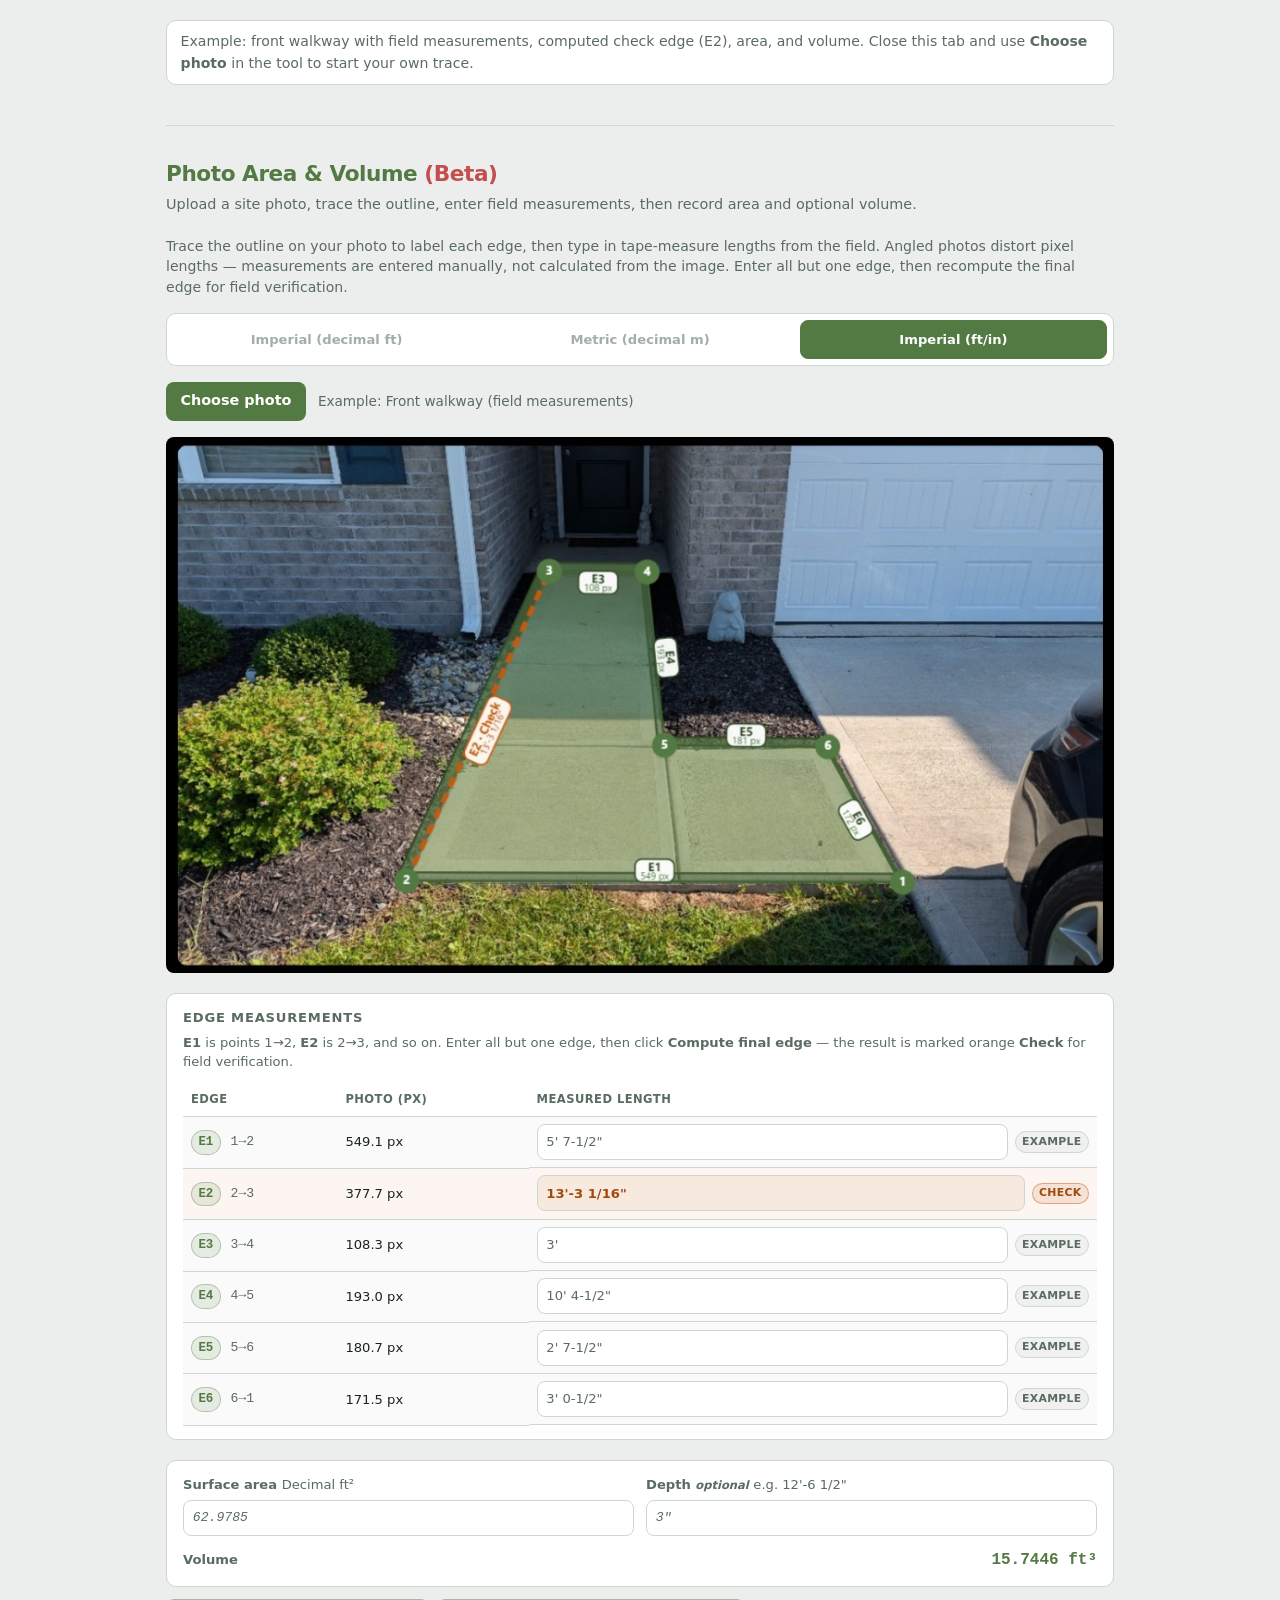
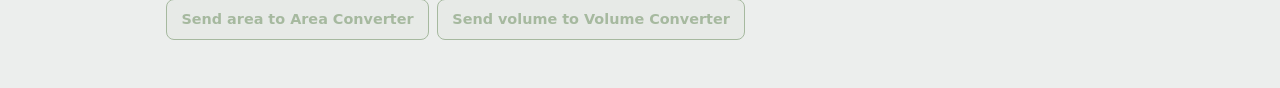
==== examples/photo-area/how-it-works.html @ 22d3275f "Improve photo area, survey layouts, and shape calculators. Add a native how-it-works page and mobile" ====
<!DOCTYPE html>
<html lang="en">
<head>
  <meta charset="UTF-8">
  <meta name="viewport" content="width=device-width, initial-scale=1.0, viewport-fit=cover">
  <title>Photo Area &amp; Volume — How it works</title>
  <link rel="stylesheet" href="../../css/styles.css?v=64">
  <style>
    body {
      margin: 0;
      background: var(--bg);
    }
    .how-it-works-page {
      max-width: 980px;
      margin: 0 auto;
      padding: 1.25rem max(1rem, env(safe-area-inset-right)) max(2rem, env(safe-area-inset-bottom)) max(1rem, env(safe-area-inset-left));
    }
    .how-it-works-banner {
      margin: 0 0 1rem;
      padding: 0.65rem 0.85rem;
      font-size: 0.88rem;
      color: var(--text-muted);
      background: var(--surface);
      border: 1px solid var(--border);
      border-radius: var(--radius);
    }
    .how-it-works-photo {
      display: block;
      width: 100%;
      height: auto;
      border-radius: calc(var(--radius) - 2px);
    }
    .how-it-works-demo .photo-area-workspace,
    .how-it-works-demo .photo-area-edges-panel {
      display: block !important;
    }
    .how-it-works-demo .photo-area-input-tab:nth-child(1),
    .how-it-works-demo .photo-area-input-tab:nth-child(2) {
      opacity: 0.55;
    }
    .how-it-works-demo .photo-area-input-tab:nth-child(3) {
      opacity: 1;
    }
    .how-it-works-demo .btn-import-csv,
    .how-it-works-demo .btn-panel-action,
    .how-it-works-demo .photo-area-input-tab,
    .how-it-works-demo input {
      pointer-events: none;
    }
  </style>
</head>
<body>
  <div class="how-it-works-page">
    <p class="how-it-works-banner">Example: front walkway with field measurements, computed check edge (E2), area, and volume. Close this tab and use <strong>Choose photo</strong> in the tool to start your own trace.</p>

    <section class="photo-area-section how-it-works-demo" aria-label="Photo Area example">
      <div class="section-header">
        <div>
          <h2>Photo Area &amp; Volume <span class="section-beta-tag">(Beta)</span></h2>
          <p class="section-subtitle">Upload a site photo, trace the outline, enter field measurements, then record area and optional volume.</p>
        </div>
      </div>

      <p class="photo-area-hint">
        Trace the outline on your photo to label each edge, then type in tape-measure lengths from the field.
        Angled photos distort pixel lengths — measurements are entered manually, not calculated from the image.
        Enter all but one edge, then recompute the final edge for field verification.
      </p>

      <div class="photo-area-input-tabs" aria-hidden="true">
        <button type="button" class="photo-area-input-tab" disabled>Imperial (decimal ft)</button>
        <button type="button" class="photo-area-input-tab" disabled>Metric (decimal m)</button>
        <button type="button" class="photo-area-input-tab is-active" disabled>Imperial (ft/in)</button>
      </div>

      <div class="photo-area-upload-panel">
        <div class="photo-area-upload-actions">
          <span class="btn-import-csv">Choose photo</span>
          <span class="csv-file-name">Example: Front walkway (field measurements)</span>
        </div>
      </div>

      <div class="photo-area-workspace">
        <img class="how-it-works-photo" src="walkway-example.jpg" width="1024" height="576"
             alt="Walkway traced with six corners, edge labels, and E2 check edge at about 13 feet 3 inches">
      </div>

      <div class="photo-area-edges-panel">
        <h3 class="photo-area-edges-title">Edge measurements</h3>
        <p class="photo-area-edges-note"><strong>E1</strong> is points 1→2, <strong>E2</strong> is 2→3, and so on. Enter all but one edge, then click <strong>Compute final edge</strong> — the result is marked orange <strong>Check</strong> for field verification.</p>
        <div class="photo-area-edges-table-wrap">
          <table class="photo-area-edges-table">
            <thead>
              <tr>
                <th scope="col">Edge</th>
                <th scope="col">Photo (px)</th>
                <th scope="col">Measured length</th>
              </tr>
            </thead>
            <tbody>
              <tr class="is-example-edge">
                <td class="photo-area-edge-id" data-label="Edge"><span class="photo-area-edge-badge">E1</span> <span class="photo-area-edge-endpoints">1→2</span></td>
                <td class="photo-area-edges-pixel" data-label="Photo (px)">549.1 px</td>
                <td class="photo-area-edge-length-cell" data-label="Measured length"><input type="text" class="photo-area-edge-length photo-area-edge-length--example" value="5' 7-1/2&quot;" readonly tabindex="-1"><span class="photo-area-example-badge">Example</span></td>
              </tr>
              <tr class="is-example-edge is-auto-edge">
                <td class="photo-area-edge-id" data-label="Edge"><span class="photo-area-edge-badge">E2</span> <span class="photo-area-edge-endpoints">2→3</span></td>
                <td class="photo-area-edges-pixel" data-label="Photo (px)">377.7 px</td>
                <td class="photo-area-edge-length-cell" data-label="Measured length"><input type="text" class="photo-area-edge-length photo-area-edge-length--example photo-area-edge-length--auto" value="13'-3 1/16&quot;" readonly tabindex="-1"><span class="photo-area-auto-badge">Check</span></td>
              </tr>
              <tr class="is-example-edge">
                <td class="photo-area-edge-id" data-label="Edge"><span class="photo-area-edge-badge">E3</span> <span class="photo-area-edge-endpoints">3→4</span></td>
                <td class="photo-area-edges-pixel" data-label="Photo (px)">108.3 px</td>
                <td class="photo-area-edge-length-cell" data-label="Measured length"><input type="text" class="photo-area-edge-length photo-area-edge-length--example" value="3'" readonly tabindex="-1"><span class="photo-area-example-badge">Example</span></td>
              </tr>
              <tr class="is-example-edge">
                <td class="photo-area-edge-id" data-label="Edge"><span class="photo-area-edge-badge">E4</span> <span class="photo-area-edge-endpoints">4→5</span></td>
                <td class="photo-area-edges-pixel" data-label="Photo (px)">193.0 px</td>
                <td class="photo-area-edge-length-cell" data-label="Measured length"><input type="text" class="photo-area-edge-length photo-area-edge-length--example" value="10' 4-1/2&quot;" readonly tabindex="-1"><span class="photo-area-example-badge">Example</span></td>
              </tr>
              <tr class="is-example-edge">
                <td class="photo-area-edge-id" data-label="Edge"><span class="photo-area-edge-badge">E5</span> <span class="photo-area-edge-endpoints">5→6</span></td>
                <td class="photo-area-edges-pixel" data-label="Photo (px)">180.7 px</td>
                <td class="photo-area-edge-length-cell" data-label="Measured length"><input type="text" class="photo-area-edge-length photo-area-edge-length--example" value="2' 7-1/2&quot;" readonly tabindex="-1"><span class="photo-area-example-badge">Example</span></td>
              </tr>
              <tr class="is-example-edge">
                <td class="photo-area-edge-id" data-label="Edge"><span class="photo-area-edge-badge">E6</span> <span class="photo-area-edge-endpoints">6→1</span></td>
                <td class="photo-area-edges-pixel" data-label="Photo (px)">171.5 px</td>
                <td class="photo-area-edge-length-cell" data-label="Measured length"><input type="text" class="photo-area-edge-length photo-area-edge-length--example" value="3' 0-1/2&quot;" readonly tabindex="-1"><span class="photo-area-example-badge">Example</span></td>
              </tr>
            </tbody>
          </table>
        </div>
      </div>

      <div class="photo-area-results photo-area-results--example">
        <div class="photo-area-results-fields">
          <label class="photo-area-result-field">
            <span class="photo-area-result-label">Surface area <span class="photo-area-depth-hint">Decimal ft²</span></span>
            <div class="measure-input-wrap">
              <input type="text" class="photo-area-edge-length--example" value="62.9785" readonly tabindex="-1">
            </div>
          </label>
          <label class="photo-area-result-field">
            <span class="photo-area-result-label">Depth <span class="photo-area-optional-tag">optional</span> <span class="photo-area-depth-hint">e.g. 12'-6 1/2&quot;</span></span>
            <div class="measure-input-wrap">
              <input type="text" class="photo-area-edge-length--example" value="3&quot;" readonly tabindex="-1">
            </div>
          </label>
        </div>
        <div class="photo-area-result-row">
          <span class="photo-area-result-label">Volume</span>
          <span class="photo-area-result-value">15.7446 ft³</span>
        </div>
      </div>

      <div class="photo-area-actions">
        <button type="button" class="btn-panel-action" disabled>Send area to Area Converter</button>
        <button type="button" class="btn-panel-action" disabled>Send volume to Volume Converter</button>
      </div>
    </section>
  </div>
</body>
</html>
---- css/styles.css ----
:root {
  --bg: #eceeed;
  --surface: #ffffff;
  --surface-hover: #f4f6f5;
  --border: #cdd8d1;
  --border-focus: #6b8f58;
  --text: #1a2420;
  --text-muted: #5a6b60;
  --accent: #6b8f58;
  --accent-dim: #527a42;
  --text-on-accent: #ffffff;
  --error: #c44d4d;
  --error-bg: rgba(196, 77, 77, 0.1);
  --success: #4a8f4a;
  --radius: 10px;
  --view3d-canvas-height: 360px;
  --sticky-offset: 1rem;
  --font: "Segoe UI", system-ui, -apple-system, sans-serif;
  --mono: "Cascadia Code", "Consolas", monospace;
}

*,
*::before,
*::after {
  box-sizing: border-box;
}

html {
  -webkit-text-size-adjust: 100%;
  scroll-padding-top: var(--sticky-offset);
}

@media (prefers-reduced-motion: no-preference) {
  html {
    scroll-behavior: smooth;
  }
}

body {
  margin: 0;
  min-height: 100vh;
  font-family: var(--font);
  font-size: 16px;
  line-height: 1.5;
  color: var(--text);
  background:
    radial-gradient(ellipse 80% 50% at 50% -10%, rgba(107, 143, 88, 0.1), transparent),
    var(--bg);
}

.app {
  max-width: 980px;
  margin: 0 auto;
  padding: 2rem 1.25rem 3rem;
}

.header {
  display: flex;
  flex-wrap: wrap;
  align-items: flex-start;
  justify-content: space-between;
  gap: 1rem;
  margin-bottom: 2rem;
}

.header h1 {
  margin: 0 0 0.25rem;
  font-size: clamp(1.1rem, 4vw, 1.35rem);
  font-weight: 650;
  letter-spacing: -0.02em;
  color: var(--accent-dim);
}

.subtitle {
  margin: 0;
  color: var(--text-muted);
  font-size: 0.95rem;
}

.app-page[hidden],
.header[hidden],
.app-nav[hidden] {
  display: none !important;
}

.app-page-switch {
  display: grid;
  grid-template-columns: repeat(2, minmax(0, 1fr));
  gap: 0.35rem;
  margin: -0.75rem 0 0;
  padding: 0.35rem;
  background: var(--surface);
  border: 1px solid var(--border);
  border-radius: var(--radius);
}

.app-page-switch-link {
  display: flex;
  align-items: center;
  justify-content: center;
  padding: 0.65rem 0.75rem;
  font: inherit;
  font-size: 0.88rem;
  font-weight: 650;
  color: var(--text-muted);
  text-decoration: none;
  text-align: center;
  line-height: 1.35;
  background: transparent;
  border: 1px solid transparent;
  border-radius: calc(var(--radius) - 2px);
  transition: background 0.15s, color 0.15s, border-color 0.15s;
}

.app-page-switch-link:hover {
  color: var(--accent-dim);
}

.app-page-switch-link.is-current {
  color: var(--text-on-accent);
  background: var(--accent-dim);
  border-color: var(--accent-dim);
}

.app-page-switch-link.is-current:hover {
  color: var(--text-on-accent);
}

.app-page-switch-text--short {
  display: none;
}

.app-top-nav {
  display: flex;
  flex-direction: column;
  gap: 1rem;
  margin-bottom: 1rem;
}

.app-top-nav .app-nav {
  margin-bottom: 0;
}

.app-top-nav .app-nav[hidden] {
  display: none !important;
}

.app-top-nav-body {
  display: contents;
}

.app-top-nav-toggle {
  display: none;
}

.scroll-lock-float {
  position: fixed;
  right: max(1rem, env(safe-area-inset-right));
  bottom: max(1rem, env(safe-area-inset-bottom));
  z-index: 30;
  display: flex;
  flex-direction: column;
  align-items: flex-end;
  gap: 0.45rem;
  pointer-events: none;
}

.scroll-lock-float > * {
  pointer-events: auto;
}

.scroll-lock-float-label {
  margin: 0;
  padding: 0.42rem 0.7rem;
  font-size: 0.72rem;
  font-weight: 650;
  letter-spacing: 0.02em;
  color: var(--text-muted);
  background: rgba(255, 255, 255, 0.96);
  border: 1px solid var(--border);
  border-radius: 999px;
  box-shadow: 0 2px 12px rgba(26, 36, 32, 0.12);
}

.scroll-lock-float-label-text--locked {
  color: var(--accent-dim);
}

.scroll-lock-float.is-locked .scroll-lock-float-label {
  background: rgba(107, 143, 88, 0.12);
  border-color: var(--accent-dim);
  box-shadow: 0 0 0 2px rgba(82, 122, 66, 0.18);
}

.scroll-lock-toggle {
  display: inline-flex;
  align-items: center;
  justify-content: center;
  width: 3.25rem;
  height: 3.25rem;
  padding: 0;
  color: var(--accent-dim);
  background: var(--surface);
  border: 1px solid var(--border);
  border-radius: 999px;
  cursor: pointer;
  box-shadow: 0 4px 18px rgba(26, 36, 32, 0.16);
  transition: background 0.15s, border-color 0.15s, box-shadow 0.15s, color 0.15s, transform 0.15s;
}

.scroll-lock-toggle:hover {
  border-color: var(--accent-dim);
  transform: translateY(-1px);
}

.scroll-lock-toggle:focus-visible {
  outline: 2px solid var(--accent);
  outline-offset: 3px;
}

.scroll-lock-toggle:active {
  transform: translateY(0);
}

.scroll-lock-icon {
  width: 1.35rem;
  height: 1.35rem;
}

.scroll-lock-toggle.is-locked {
  color: var(--text-on-accent);
  background: var(--accent-dim);
  border-color: var(--accent-dim);
  box-shadow:
    0 0 0 3px rgba(107, 143, 88, 0.28),
    0 4px 18px rgba(26, 36, 32, 0.2);
  animation: scroll-lock-pulse 1.8s ease-in-out infinite;
}

@keyframes scroll-lock-pulse {
  0%,
  100% {
    box-shadow:
      0 0 0 3px rgba(107, 143, 88, 0.28),
      0 4px 18px rgba(26, 36, 32, 0.2);
  }

  50% {
    box-shadow:
      0 0 0 6px rgba(107, 143, 88, 0.16),
      0 4px 18px rgba(26, 36, 32, 0.2);
  }
}

html.is-scroll-locked {
  overflow: hidden;
  overscroll-behavior: none;
}

body.is-scroll-locked {
  position: fixed;
  left: 0;
  right: 0;
  width: 100%;
  overflow: hidden;
  overscroll-behavior: none;
}

@media (prefers-reduced-motion: reduce) {
  .scroll-lock-toggle.is-locked {
    animation: none;
  }
}

.precision-control {
  display: flex;
  flex-direction: column;
  gap: 0.35rem;
}

.precision-control label {
  font-size: 0.75rem;
  text-transform: uppercase;
  letter-spacing: 0.06em;
  color: var(--text-muted);
}

.precision-control select {
  appearance: none;
  padding: 0.5rem 2rem 0.5rem 0.75rem;
  font: inherit;
  font-size: 0.9rem;
  color: var(--text);
  background: var(--surface) url("data:image/svg+xml,%3Csvg xmlns='http://www.w3.org/2000/svg' width='12' height='12' fill='%235a6b60'%3E%3Cpath d='M6 8L1 3h10z'/%3E%3C/svg%3E") no-repeat right 0.65rem center;
  border: 1px solid var(--border);
  border-radius: var(--radius);
  cursor: pointer;
}

.precision-control select:focus {
  outline: none;
  border-color: var(--border-focus);
}

.converter-grid {
  display: flex;
  flex-direction: column;
  gap: 0.75rem;
}

.volume-converter-section,
.area-converter-section {
  margin-top: 2.5rem;
  padding-top: 2rem;
  border-top: 1px solid var(--border);
}

.volume-converter-section .status-line,
.area-converter-section .status-line {
  margin-top: 0.75rem;
  margin-bottom: 0;
}

.construction-calc-section {
  margin-top: 2.5rem;
  padding-top: 2rem;
  border-top: 1px solid var(--border);
}

.construction-calc-layout {
  display: grid;
  grid-template-columns: 1fr;
  gap: 1.25rem;
  align-items: start;
  width: 100%;
  margin-inline: auto;
}

.construction-calc {
  display: flex;
  flex-direction: column;
  gap: 0.85rem;
  min-width: 0;
  width: 100%;
}

.calc-history-panel {
  min-width: 0;
  width: 100%;
  padding: 0.85rem 1rem;
  background: var(--surface);
  border: 1px solid var(--border);
  border-radius: var(--radius);
  box-sizing: border-box;
}

.calc-history-header {
  display: flex;
  align-items: baseline;
  justify-content: space-between;
  gap: 0.75rem;
  margin-bottom: 0.65rem;
  padding-bottom: 0.55rem;
  border-bottom: 1px solid var(--border);
}

.calc-history-header h3 {
  margin: 0;
  font-size: 0.82rem;
  font-weight: 650;
  text-transform: uppercase;
  letter-spacing: 0.06em;
  color: var(--text-muted);
}

.calc-history-note {
  font-size: 0.72rem;
  color: var(--text-muted);
  white-space: nowrap;
}

.calc-history-list {
  list-style: none;
  margin: 0;
  padding: 0;
  display: flex;
  flex-direction: column;
  gap: 0.45rem;
  max-height: 42rem;
  overflow-y: auto;
}

.calc-history-item {
  display: flex;
  flex-direction: column;
  gap: 0.15rem;
  width: 100%;
  padding: 0.55rem 0.65rem;
  font: inherit;
  text-align: left;
  color: inherit;
  background: var(--bg);
  border: 1px solid var(--border);
  border-radius: calc(var(--radius) - 2px);
  cursor: pointer;
  transition: background 0.15s, border-color 0.15s, box-shadow 0.15s;
}

.calc-history-item:hover {
  background: var(--surface-hover);
  border-color: rgba(82, 122, 66, 0.35);
}

.calc-history-item:focus-visible {
  outline: 2px solid var(--accent);
  outline-offset: 2px;
}

.calc-history-item:active {
  background: rgba(107, 143, 88, 0.08);
}

.calc-history-expression {
  font-size: 0.82rem;
  color: var(--text-muted);
  overflow-wrap: anywhere;
}

.calc-history-result {
  font-family: var(--mono);
  font-size: 0.95rem;
  font-weight: 650;
  color: var(--accent-dim);
  overflow-wrap: anywhere;
}

.calc-history-empty {
  margin: 0;
  padding: 1.25rem 0.5rem;
  font-size: 0.85rem;
  color: var(--text-muted);
  text-align: center;
}

@media (min-width: 820px) {
  .construction-calc-layout {
    grid-template-columns: 1fr 1fr;
  }

  .calc-history-list {
    max-height: 42rem;
  }
}

.calc-mode-tabs {
  display: grid;
  grid-template-columns: repeat(3, 1fr);
  gap: 0.35rem;
  padding: 0.35rem;
  background: var(--surface);
  border: 1px solid var(--border);
  border-radius: var(--radius);
}

.calc-mode-tab {
  padding: 0.55rem 0.5rem;
  font: inherit;
  font-size: 0.82rem;
  font-weight: 650;
  color: var(--text-muted);
  background: transparent;
  border: 1px solid transparent;
  border-radius: calc(var(--radius) - 2px);
  cursor: pointer;
  transition: background 0.15s, color 0.15s, border-color 0.15s;
}

.calc-mode-tab:hover {
  color: var(--accent-dim);
}

.calc-mode-tab.is-active {
  color: var(--text-on-accent);
  background: var(--accent-dim);
  border-color: var(--accent-dim);
}

.calc-input-tabs {
  display: grid;
  grid-template-columns: repeat(4, 1fr);
  gap: 0.35rem;
  padding: 0.35rem;
  background: var(--surface);
  border: 1px solid var(--border);
  border-radius: var(--radius);
}

.calc-input-tab {
  padding: 0.5rem 0.45rem;
  font: inherit;
  font-size: 0.78rem;
  font-weight: 650;
  color: var(--text-muted);
  background: transparent;
  border: 1px solid transparent;
  border-radius: calc(var(--radius) - 2px);
  cursor: pointer;
  transition: background 0.15s, color 0.15s, border-color 0.15s;
}

.calc-input-tab:hover {
  color: var(--accent-dim);
}

.calc-input-tab.is-active {
  color: var(--accent-dim);
  background: rgba(107, 143, 88, 0.1);
  border-color: var(--accent-dim);
}

.construction-calc.is-standard .calc-mode-tabs,
.construction-calc.is-standard .calc-send-actions,
.construction-calc.is-tip .calc-mode-tabs,
.construction-calc.is-tip .calc-send-actions {
  display: none;
}

.construction-calc.is-tip .calc-tip-panel {
  display: flex;
}

.calc-tip-panel {
  display: none;
  flex-direction: column;
  gap: 0.85rem;
}

.calc-tip-direction {
  display: grid;
  grid-template-columns: 1fr 1fr;
  gap: 0.35rem;
  padding: 0.35rem;
  background: var(--surface);
  border: 1px solid var(--border);
  border-radius: var(--radius);
}

.calc-tip-direction-btn {
  padding: 0.55rem 0.5rem;
  font: inherit;
  font-size: 0.82rem;
  font-weight: 650;
  color: var(--text-muted);
  background: transparent;
  border: 1px solid transparent;
  border-radius: calc(var(--radius) - 2px);
  cursor: pointer;
  transition: background 0.15s, color 0.15s, border-color 0.15s;
}

.calc-tip-direction-btn:hover {
  color: var(--accent-dim);
}

.calc-tip-direction-btn.is-active {
  color: var(--text-on-accent);
  background: var(--accent-dim);
  border-color: var(--accent-dim);
}

.calc-tip-fields {
  display: grid;
  grid-template-columns: 1fr 1fr;
  gap: 0.65rem;
}

.calc-tip-field {
  display: flex;
  flex-direction: column;
  gap: 0.35rem;
  min-width: 0;
}

.calc-tip-label {
  font-size: 0.72rem;
  font-weight: 650;
  text-transform: uppercase;
  letter-spacing: 0.05em;
  color: var(--text-muted);
}

.calc-tip-input-wrap {
  display: flex;
  align-items: center;
  gap: 0.35rem;
  padding: 0.55rem 0.65rem;
  background: var(--surface);
  border: 1px solid var(--border);
  border-radius: var(--radius);
  transition: border-color 0.15s, box-shadow 0.15s;
}

.calc-tip-field.is-active .calc-tip-input-wrap {
  border-color: var(--accent-dim);
  box-shadow: 0 0 0 1px rgba(82, 122, 66, 0.25);
}

.calc-tip-prefix,
.calc-tip-suffix {
  font-size: 0.95rem;
  font-weight: 650;
  color: var(--text-muted);
  flex-shrink: 0;
}

.calc-tip-input-wrap input {
  width: 100%;
  min-width: 0;
  border: none;
  background: transparent;
  font: inherit;
  font-size: 1rem;
  font-weight: 650;
  color: var(--text);
  outline: none;
}

.calc-tip-presets {
  display: flex;
  flex-wrap: wrap;
  align-items: center;
  gap: 0.5rem;
}

.calc-tip-presets-label {
  font-size: 0.72rem;
  font-weight: 650;
  text-transform: uppercase;
  letter-spacing: 0.05em;
  color: var(--text-muted);
}

.calc-tip-preset-buttons {
  display: flex;
  flex-wrap: wrap;
  gap: 0.35rem;
}

.calc-tip-preset {
  padding: 0.45rem 0.75rem;
  font: inherit;
  font-size: 0.82rem;
  font-weight: 650;
  color: var(--accent-dim);
  background: rgba(107, 143, 88, 0.08);
  border: 1px solid var(--border);
  border-radius: 999px;
  cursor: pointer;
  transition: background 0.15s, color 0.15s, border-color 0.15s;
}

.calc-tip-preset:hover {
  color: var(--text-on-accent);
  background: var(--accent-dim);
  border-color: var(--accent-dim);
}

.calc-tip-summary {
  display: grid;
  gap: 0.25rem;
  margin-top: 0.65rem;
  padding-top: 0.65rem;
  border-top: 1px solid var(--border);
  font-size: 0.88rem;
  color: var(--text-muted);
}

.calc-tip-summary strong {
  color: var(--accent-dim);
  font-weight: 650;
}

.calc-display-panel {
  padding: 0.85rem 1rem 1rem;
  background: var(--surface);
  border: 1px solid var(--border);
  border-radius: var(--radius);
}

.calc-expression {
  min-height: 1.2rem;
  margin-bottom: 0.35rem;
  font-size: 0.78rem;
  color: var(--text-muted);
  text-align: right;
  white-space: nowrap;
  overflow: hidden;
  text-overflow: ellipsis;
}

.calc-display-main {
  min-height: 2.5rem;
  font-size: clamp(1.5rem, 6vw, 2rem);
  font-weight: 650;
  line-height: 1.2;
  color: var(--text);
  text-align: right;
  word-break: break-all;
}

.calc-keypad {
  display: grid;
  grid-template-columns: repeat(4, minmax(0, 1fr));
  gap: 0.35rem;
}

.calc-keypad--imperial {
  grid-template-columns: repeat(5, minmax(0, 1fr));
}

.calc-keypad--metric {
  grid-template-columns: repeat(4, minmax(0, 1fr));
}

.calc-key {
  min-height: 2.85rem;
  padding: 0.45rem;
  font: inherit;
  font-size: 1rem;
  font-weight: 600;
  color: var(--text);
  background: var(--surface);
  border: 1px solid var(--border);
  border-radius: calc(var(--radius) - 2px);
  cursor: pointer;
  transition: background 0.12s, border-color 0.12s, color 0.12s;
  -webkit-tap-highlight-color: transparent;
}

.calc-key:hover {
  background: var(--surface-hover);
  border-color: var(--border-focus);
}

.calc-key:active {
  transform: scale(0.98);
}

.calc-key--fn {
  color: var(--text-muted);
  background: var(--bg);
}

.calc-key--unit {
  color: var(--accent-dim);
  font-size: 0.88rem;
  font-weight: 650;
}

.calc-key--op {
  color: var(--accent-dim);
  font-size: 1.15rem;
}

.calc-key--eq {
  color: var(--text-on-accent);
  background: var(--accent-dim);
  border-color: var(--accent-dim);
  font-size: 1.25rem;
}

.calc-key--eq:hover {
  color: var(--text-on-accent);
  background: var(--accent);
  border-color: var(--accent);
}

.calc-key--tall {
  min-height: 100%;
}

.calc-send-actions {
  display: flex;
  flex-direction: column;
  gap: 0.5rem;
}

.calc-send-actions .btn-panel-action {
  width: 100%;
  text-align: center;
}

.calc-send-actions .btn-panel-action:disabled {
  opacity: 0.45;
  cursor: not-allowed;
}

.calc-send-actions .btn-panel-action:disabled:hover {
  color: var(--accent-dim);
  background: rgba(107, 143, 88, 0.08);
  border-color: var(--accent-dim);
}

.construction-calc-section .status-line {
  margin-top: 0;
  margin-bottom: 0;
}

.pythagorean-section {
  margin-top: 2.5rem;
  padding-top: 2rem;
  border-top: 1px solid var(--border);
}

.pythagorean-section .status-line {
  margin-top: 0.75rem;
  margin-bottom: 0;
}

.pythag-shape-tabs {
  display: grid;
  grid-template-columns: repeat(2, minmax(0, 1fr));
  gap: 0.35rem;
  margin-bottom: 0.85rem;
  padding: 0.35rem;
  background: var(--surface);
  border: 1px solid var(--border);
  border-radius: var(--radius);
}

.pythag-shape-tab {
  padding: 0.55rem 0.65rem;
  font: inherit;
  font-size: 0.82rem;
  font-weight: 650;
  color: var(--text-muted);
  background: transparent;
  border: 1px solid transparent;
  border-radius: calc(var(--radius) - 2px);
  cursor: pointer;
  line-height: 1.25;
}

.pythag-shape-tab.is-active {
  color: var(--text-on-accent);
  background: var(--accent-dim);
  border-color: var(--accent-dim);
}

.pythag-shape-panel[hidden] {
  display: none;
}

.pythag-input-tabs {
  display: grid;
  grid-template-columns: repeat(3, minmax(0, 1fr));
  gap: 0.35rem;
  margin-bottom: 1rem;
  padding: 0.35rem;
  background: var(--surface);
  border: 1px solid var(--border);
  border-radius: var(--radius);
}

.pythag-input-tab-text--short {
  display: none;
}

.pythag-input-tab {
  padding: 0.55rem 0.65rem;
  font: inherit;
  font-size: 0.82rem;
  font-weight: 650;
  color: var(--text-muted);
  background: transparent;
  border: 1px solid transparent;
  border-radius: calc(var(--radius) - 2px);
  cursor: pointer;
  line-height: 1.25;
}

.pythag-input-tab.is-active {
  color: var(--text-on-accent);
  background: var(--accent-dim);
  border-color: var(--accent-dim);
}

.pythagorean-layout {
  display: grid;
  grid-template-columns: minmax(11rem, 16rem) minmax(0, 1fr);
  gap: 1rem;
  align-items: start;
}

.pythag-diagram-panel {
  padding: 1rem;
  background: var(--surface);
  border: 1px solid var(--border);
  border-radius: var(--radius);
}

.pythag-diagram {
  display: block;
  width: 100%;
  height: auto;
}

.pythag-diagram-callout {
  pointer-events: none;
}

.pythag-diagram-label {
  fill: var(--text-muted);
  font-size: 10px;
  font-weight: 650;
  letter-spacing: 0.04em;
  text-transform: uppercase;
}

.pythag-diagram-value {
  fill: var(--accent-dim);
  font-size: 13px;
  font-weight: 700;
  font-family: var(--mono);
}

.pythag-diagram-value.is-long {
  font-size: 10px;
}

.pythag-formula {
  margin: 0.75rem 0 0;
  text-align: center;
  font-size: 0.92rem;
  font-weight: 650;
  color: var(--text-muted);
}

.pythag-grid {
  min-width: 0;
}

.measure-row--output {
  border-color: rgba(107, 143, 88, 0.35);
  background: linear-gradient(135deg, rgba(107, 143, 88, 0.08), transparent);
}

.pythag-area-value {
  flex: 1;
  min-width: 0;
  padding: 0.65rem 0.75rem;
  font: inherit;
  font-size: 1.15rem;
  font-family: var(--mono);
  font-weight: 600;
  color: var(--text);
  background: var(--bg);
  border: 1px solid var(--border);
  border-radius: calc(var(--radius) - 2px);
}

.measure-row.is-computed {
  box-shadow: inset 0 0 0 1px rgba(107, 143, 88, 0.35);
}

.measure-row.is-computed .measure-name::after {
  content: " · calculated";
  font-weight: 500;
  color: var(--accent-dim);
}

.pythag-actions {
  display: flex;
  flex-wrap: wrap;
  gap: 0.5rem;
  margin-top: 1rem;
}

.pythag-actions .btn-panel-action:disabled {
  opacity: 0.45;
  cursor: not-allowed;
}

.photo-area-section {
  margin-top: 2.5rem;
  padding-top: 2rem;
  border-top: 1px solid var(--border);
}

.photo-area-section .status-line {
  margin-top: 0.75rem;
  margin-bottom: 0;
}

.photo-area-progress-line {
  margin-top: 0;
  margin-bottom: 0.75rem;
}

.photo-area-hint {
  margin: 0 0 1rem;
  font-size: 0.88rem;
  color: var(--text-muted);
  line-height: 1.45;
}

.photo-area-input-tabs {
  display: grid;
  grid-template-columns: repeat(3, minmax(0, 1fr));
  gap: 0.35rem;
  margin-bottom: 1rem;
  padding: 0.35rem;
  background: var(--surface);
  border: 1px solid var(--border);
  border-radius: var(--radius);
}

.photo-area-input-tab-text--short {
  display: none;
}

.photo-area-input-tab {
  padding: 0.55rem 0.65rem;
  font: inherit;
  font-size: 0.82rem;
  font-weight: 650;
  color: var(--text-muted);
  background: transparent;
  border: 1px solid transparent;
  border-radius: calc(var(--radius) - 2px);
  cursor: pointer;
}

.photo-area-input-tab.is-active {
  color: var(--text-on-accent);
  background: var(--accent-dim);
  border-color: var(--accent-dim);
}

.photo-area-upload-panel {
  margin-bottom: 1rem;
}

.photo-area-upload-actions {
  display: flex;
  flex-wrap: wrap;
  align-items: center;
  gap: 0.75rem;
}

.photo-area-canvas-wrap--static {
  pointer-events: none;
  cursor: default;
}

.photo-area-workspace--static .photo-area-trace-hint {
  display: none;
}

.photo-area-workspace--static #photo-area-undo,
.photo-area-workspace--static #photo-area-close-shape,
.photo-area-workspace--static #photo-area-clear {
  display: none;
}

.photo-area-edge-length--example {
  background: var(--surface);
  color: var(--text-muted);
  font-style: italic;
}

.photo-area-example-badge {
  flex-shrink: 0;
  padding: 0.1rem 0.4rem;
  font-size: 0.68rem;
  font-weight: 700;
  letter-spacing: 0.03em;
  text-transform: uppercase;
  color: var(--text-muted);
  background: rgba(0, 0, 0, 0.04);
  border: 1px solid var(--border);
  border-radius: 999px;
}

.photo-area-edges-table tbody tr.is-example-edge {
  background: rgba(0, 0, 0, 0.02);
}

.photo-area-results--example .measure-input-wrap input {
  background: var(--surface);
  color: var(--text-muted);
  font-style: italic;
}

.photo-area-file-label {
  display: flex;
  flex-wrap: wrap;
  align-items: center;
  gap: 0.65rem;
  cursor: pointer;
}

.photo-area-workspace {
  display: flex;
  flex-direction: column;
  gap: 0.65rem;
  margin-bottom: 1.25rem;
}

.photo-area-toolbar {
  display: flex;
  flex-wrap: wrap;
  gap: 0.5rem;
}

.photo-area-trace-hint {
  margin: 0;
  font-size: 0.82rem;
  color: var(--text-muted);
}

.photo-area-canvas-wrap {
  position: relative;
  width: 100%;
  min-height: clamp(240px, 45vh, 480px);
  max-height: 70vh;
  overflow: auto;
  touch-action: none;
  background: #1a2420;
  border: 1px solid var(--border);
  border-radius: var(--radius);
}

#photo-area-canvas {
  display: block;
  width: 100%;
  height: auto;
  cursor: crosshair;
  touch-action: none;
}

.photo-area-edges-panel {
  margin-bottom: 1.25rem;
  padding: 0.85rem 1rem;
  background: var(--surface);
  border: 1px solid var(--border);
  border-radius: var(--radius);
}

.photo-area-edges-title {
  margin: 0 0 0.35rem;
  font-size: 0.82rem;
  font-weight: 650;
  text-transform: uppercase;
  letter-spacing: 0.06em;
  color: var(--text-muted);
}

.photo-area-edges-actions {
  display: flex;
  flex-wrap: wrap;
  gap: 0.5rem;
  margin: 0.65rem 0 0.75rem;
}

.photo-area-edges-note {
  margin: 0 0 0.75rem;
  font-size: 0.82rem;
  color: var(--text-muted);
}

.photo-area-edges-table-wrap {
  overflow-x: auto;
  -webkit-overflow-scrolling: touch;
}

.photo-area-edges-table {
  width: 100%;
  min-width: 22rem;
  border-collapse: collapse;
  font-size: 0.82rem;
}

.photo-area-edges-table th,
.photo-area-edges-table td {
  padding: 0.45rem 0.5rem;
  text-align: left;
  border-bottom: 1px solid var(--border);
  vertical-align: middle;
}

.photo-area-edges-table th {
  font-size: 0.72rem;
  font-weight: 650;
  text-transform: uppercase;
  letter-spacing: 0.04em;
  color: var(--text-muted);
}

.photo-area-known-label {
  display: inline-flex;
  align-items: center;
  gap: 0.35rem;
  cursor: pointer;
  white-space: nowrap;
}

.photo-area-known-label input {
  width: 1rem;
  height: 1rem;
}

.photo-area-edge-length {
  width: 100%;
  min-width: 5.5rem;
  padding: 0.45rem 0.55rem;
  font: inherit;
  font-size: 0.82rem;
  border: 1px solid var(--border);
  border-radius: calc(var(--radius) - 2px);
  background: var(--surface);
}

.photo-area-edge-length:focus {
  outline: none;
  border-color: var(--border-focus);
}

.photo-area-edge-length-cell {
  display: flex;
  align-items: center;
  gap: 0.4rem;
}

.photo-area-edge-length--auto {
  background: rgba(196, 90, 17, 0.08);
  color: #a04a0e;
  font-weight: 650;
}

.photo-area-auto-badge {
  flex-shrink: 0;
  padding: 0.1rem 0.4rem;
  font-size: 0.68rem;
  font-weight: 700;
  letter-spacing: 0.03em;
  text-transform: uppercase;
  color: #a04a0e;
  background: rgba(196, 90, 17, 0.12);
  border: 1px solid rgba(196, 90, 17, 0.45);
  border-radius: 999px;
}

.photo-area-edges-table tbody tr.is-auto-edge {
  background: rgba(196, 90, 17, 0.06);
}

.photo-area-edges-estimate {
  font-family: var(--mono);
  color: var(--accent-dim);
  white-space: nowrap;
}

.photo-area-edge-id {
  white-space: nowrap;
}

.photo-area-edge-badge {
  display: inline-block;
  min-width: 1.75rem;
  padding: 0.12rem 0.4rem;
  margin-right: 0.35rem;
  font-family: var(--mono);
  font-size: 0.78rem;
  font-weight: 700;
  color: var(--accent-dim);
  text-align: center;
  background: rgba(82, 122, 66, 0.12);
  border: 1px solid rgba(82, 122, 66, 0.35);
  border-radius: 999px;
}

.photo-area-edge-endpoints {
  font-family: var(--mono);
  font-size: 0.82rem;
  color: var(--text-muted);
}

.photo-area-edges-table tbody tr.is-highlighted {
  background: rgba(82, 122, 66, 0.1);
}

.photo-area-results {
  display: grid;
  gap: 0.75rem;
  margin-bottom: 0.75rem;
  padding: 0.85rem 1rem;
  background: var(--surface);
  border: 1px solid var(--border);
  border-radius: var(--radius);
}

.photo-area-results-fields {
  display: grid;
  grid-template-columns: repeat(2, minmax(0, 1fr));
  gap: 0.75rem;
}

.photo-area-result-field {
  display: flex;
  flex-direction: column;
  gap: 0.35rem;
  min-width: 0;
}

.photo-area-result-field .measure-input-wrap {
  max-width: none;
  width: 100%;
}

.photo-area-result-field .measure-input-wrap input {
  width: 100%;
  padding: 0.45rem 0.55rem;
  font-size: 0.82rem;
}

.photo-area-optional-tag {
  font-size: 0.72rem;
  font-weight: 600;
  font-style: italic;
  color: var(--text-muted);
  text-transform: lowercase;
}

.photo-area-result-row {
  display: flex;
  flex-wrap: wrap;
  align-items: baseline;
  justify-content: space-between;
  gap: 0.5rem;
}

.photo-area-result-label {
  font-size: 0.82rem;
  font-weight: 650;
  color: var(--text-muted);
}

.photo-area-result-value {
  font-family: var(--mono);
  font-size: 1rem;
  font-weight: 650;
  color: var(--accent-dim);
}

.photo-area-depth-hint {
  font-weight: 500;
  color: var(--text-muted);
}

.photo-area-actions {
  display: flex;
  flex-wrap: wrap;
  gap: 0.5rem;
  margin-bottom: 1rem;
}

.photo-area-actions .btn-panel-action:disabled {
  opacity: 0.45;
  cursor: not-allowed;
}

.measure-row {
  display: grid;
  grid-template-columns: 1fr;
  gap: 0.5rem;
  padding: 1rem 1.1rem;
  background: var(--surface);
  border: 1px solid var(--border);
  border-radius: var(--radius);
  transition: border-color 0.15s, background 0.15s;
}

.measure-row:focus-within {
  border-color: var(--accent-dim);
  background: var(--surface-hover);
}

.measure-row.is-active {
  box-shadow: 0 0 0 1px var(--accent-dim);
}

.measure-row.has-error {
  border-color: var(--error);
  background: var(--error-bg);
}

.measure-label {
  display: flex;
  flex-direction: column;
  gap: 0.15rem;
}

.measure-name {
  font-weight: 600;
  font-size: 0.95rem;
}

.measure-hint {
  font-size: 0.78rem;
  color: var(--text-muted);
}

.measure-input-wrap {
  display: flex;
  align-items: center;
  gap: 0.75rem;
}

.measure-input-wrap input {
  flex: 1;
  min-width: 0;
  padding: 0.65rem 0.75rem;
  font: inherit;
  font-size: 1.15rem;
  font-family: var(--mono);
  color: var(--text);
  background: var(--bg);
  border: 1px solid var(--border);
  border-radius: calc(var(--radius) - 2px);
  transition: border-color 0.15s;
}

.measure-input-wrap input::placeholder {
  color: var(--text-muted);
  opacity: 0.7;
  font-size: 0.9rem;
}

.measure-input-wrap input:focus {
  outline: none;
  border-color: var(--border-focus);
}

.measure-row.has-error input {
  border-color: var(--error);
}

.metric-breakdown {
  grid-column: 1 / -1;
  width: 100%;
  min-width: 0;
  box-sizing: border-box;
  margin-top: 0.35rem;
  padding: 0.75rem 0.85rem;
  background: var(--bg);
  border: 1px solid var(--border);
  border-radius: calc(var(--radius) - 2px);
}

.metric-breakdown-title {
  margin: 0 0 0.5rem;
  font-size: 0.72rem;
  font-weight: 650;
  text-transform: uppercase;
  letter-spacing: 0.06em;
  color: var(--text-muted);
}

.metric-breakdown-list {
  list-style: none;
  margin: 0;
  padding: 0;
  display: flex;
  flex-direction: column;
  gap: 0.35rem;
}

.metric-breakdown-list li {
  display: flex;
  align-items: baseline;
  justify-content: space-between;
  gap: 0.75rem;
}

.metric-breakdown-label {
  font-size: 0.82rem;
  color: var(--text-muted);
}

.metric-breakdown-value {
  font-family: var(--mono);
  font-size: 0.92rem;
  font-weight: 600;
  color: var(--accent-dim);
  text-align: right;
  white-space: nowrap;
  flex-shrink: 0;
}

.metric-breakdown-decomposed {
  margin: 0.55rem 0 0;
  padding-top: 0.55rem;
  border-top: 1px solid var(--border);
  font-size: 0.78rem;
  color: var(--text-muted);
  overflow-wrap: break-word;
}

.measure-row--meters.is-active .metric-breakdown,
.measure-row--meters:focus-within .metric-breakdown {
  border-color: rgba(82, 122, 66, 0.35);
}

.tape-measure-wrap {
  grid-column: 1 / -1;
  width: 100%;
  min-width: 0;
  box-sizing: border-box;
  margin-top: 0.35rem;
  padding: 0.65rem 0.85rem;
  background: var(--bg);
  border: 1px solid var(--border);
  border-radius: calc(var(--radius) - 2px);
}

.tape-measure-summary {
  font-size: 0.72rem;
  font-weight: 650;
  text-transform: uppercase;
  letter-spacing: 0.06em;
  color: var(--accent);
  cursor: pointer;
  user-select: none;
  list-style: none;
}

.tape-measure-summary::-webkit-details-marker {
  display: none;
}

.tape-measure-summary::before {
  content: "▸";
  display: inline-block;
  margin-right: 0.4rem;
  font-size: 0.85rem;
  transition: transform 0.15s ease;
}

.tape-measure-wrap[open] .tape-measure-summary::before {
  transform: rotate(90deg);
}

.tape-measure-wrap[open] .tape-measure-summary {
  margin-bottom: 0.4rem;
}

.tape-measure-viewport {
  width: 100%;
  min-width: 0;
  overflow-x: auto;
  overflow-y: visible;
  -webkit-overflow-scrolling: touch;
  border: 1px solid var(--border);
  border-radius: calc(var(--radius) - 2px);
  background: var(--surface);
}

.tape-measure-svg {
  display: block;
  min-width: 100%;
}

.unit {
  flex-shrink: 0;
  min-width: 4.5rem;
  font-size: 0.82rem;
  color: var(--text-muted);
  text-align: right;
}

.footer {
  margin-top: 2rem;
}

.status-line {
  margin: 0 0 1rem;
  font-size: 0.85rem;
  color: var(--text-muted);
}

.status-line.is-error {
  color: var(--error);
}

.format-help {
  font-size: 0.85rem;
  color: var(--text-muted);
}

.format-help summary {
  cursor: pointer;
  user-select: none;
  color: var(--accent);
}

.format-help summary:hover {
  text-decoration: underline;
}

.format-help ul {
  margin: 0.75rem 0 0;
  padding-left: 1.25rem;
}

.format-help li {
  margin-bottom: 0.35rem;
}

.format-help code {
  font-family: var(--mono);
  font-size: 0.82rem;
  padding: 0.1em 0.35em;
  background: var(--surface);
  border-radius: 4px;
}

@media (min-width: 560px) {
  .measure-row {
    grid-template-columns: 11rem 1fr;
    align-items: center;
    gap: 1rem;
  }

  .measure-row--meters,
  .measure-row--tape {
    align-items: start;
  }

  .measure-row--meters .measure-input-wrap,
  .measure-row--tape .measure-input-wrap {
    align-self: center;
  }
}

/* Point-to-point distance */

.point-distance-section {
  margin-top: 2.5rem;
  padding-top: 2rem;
  border-top: 1px solid var(--border);
}

.app-nav + .point-distance-section {
  margin-top: 0;
  padding-top: 0;
  border-top: none;
}

.section-header {
  display: flex;
  flex-wrap: wrap;
  align-items: flex-start;
  justify-content: space-between;
  gap: 1rem;
  margin-bottom: 1.25rem;
}

.section-header h2 {
  margin: 0 0 0.25rem;
  font-size: clamp(1.05rem, 3.5vw, 1.35rem);
  font-weight: 650;
  letter-spacing: -0.02em;
  color: var(--accent-dim);
}

.section-beta-tag {
  color: var(--error);
  font-weight: 650;
}

.section-subtitle {
  margin: 0;
  color: var(--text-muted);
  font-size: 0.9rem;
}

.photo-area-how-it-works {
  flex-shrink: 0;
  align-self: flex-start;
  text-decoration: none;
  white-space: nowrap;
}

.points-grid {
  display: grid;
  grid-template-columns: 1fr;
  gap: 0.75rem;
  margin-bottom: 0.75rem;
}

@media (min-width: 640px) {
  .points-grid {
    grid-template-columns: 1fr 1fr;
  }
}

.point-card {
  padding: 1rem 1.1rem;
  background: var(--surface);
  border: 1px solid var(--border);
  border-radius: var(--radius);
}

.point-title {
  margin: 0 0 0.85rem;
  font-size: 0.95rem;
  font-weight: 600;
  color: var(--accent);
}

.coord-fields {
  display: flex;
  flex-direction: column;
  gap: 0.65rem;
}

.coord-field {
  display: flex;
  flex-direction: column;
  gap: 0.3rem;
}

.coord-label {
  font-size: 0.78rem;
  text-transform: uppercase;
  letter-spacing: 0.05em;
  color: var(--text-muted);
}

.coord-field input {
  padding: 0.55rem 0.65rem;
  font: inherit;
  font-size: 1rem;
  font-family: var(--mono);
  color: var(--text);
  background: var(--bg);
  border: 1px solid var(--border);
  border-radius: calc(var(--radius) - 2px);
  transition: border-color 0.15s;
}

.coord-field input:focus {
  outline: none;
  border-color: var(--border-focus);
}

.coord-field.has-error input {
  border-color: var(--error);
}

.distance-results {
  display: flex;
  flex-direction: column;
  gap: 0.5rem;
  margin-top: 0.75rem;
}

.result-row {
  display: grid;
  grid-template-columns: 1fr;
  gap: 0.35rem;
  padding: 0.85rem 1rem;
  background: var(--surface);
  border: 1px solid var(--border);
  border-radius: var(--radius);
}

.result-row--highlight {
  border-color: var(--accent-dim);
  background: linear-gradient(135deg, rgba(107, 143, 88, 0.08), transparent);
}

.result-label {
  display: flex;
  flex-direction: column;
  gap: 0.1rem;
}

.result-name {
  font-weight: 600;
  font-size: 0.92rem;
}

.result-hint {
  font-size: 0.75rem;
  color: var(--text-muted);
  font-family: var(--mono);
}

.result-value {
  font-family: var(--mono);
  font-size: 1.2rem;
  font-weight: 600;
  color: var(--text);
}

@media (min-width: 560px) {
  .result-row {
    grid-template-columns: 1fr auto;
    align-items: center;
    gap: 1rem;
  }

  .result-value {
    text-align: right;
  }
}

/* Point-to-point distance */

.point-distance-layout {
  display: grid;
  grid-template-columns: 1fr;
  gap: 1.25rem;
}

.point-distance-setup {
  display: flex;
  flex-direction: column;
  gap: 0.75rem;
  margin-bottom: 1.25rem;
}

.point-distance-measurements {
  display: flex;
  flex-direction: column;
  min-width: 0;
}

.point-distance-measurements .distance-results {
  margin-top: 0;
}

.point-distance-measurements > .distance-results:first-of-type {
  flex: 1;
}

.point-distance-measurements .status-line {
  margin-top: 0.75rem;
  margin-bottom: 0;
}

@media (min-width: 820px) {
  .point-distance-layout {
    grid-template-columns: 1fr 1fr;
    align-items: stretch;
  }

  .point-distance-measurements {
    align-self: stretch;
  }

  .point-distance-measurements > .distance-results:first-of-type {
    display: flex;
    flex-direction: column;
    gap: 0.5rem;
    min-height: 0;
  }

  .point-distance-measurements > .distance-results:first-of-type .result-row {
    flex: 1;
    justify-content: center;
  }

  .point-distance-layout > .isometric-panel,
  .plane-grade-layout > .isometric-panel {
    position: sticky;
    top: 0.75rem;
  }
}

.plane-option-panel {
  margin: 0.75rem 0;
  padding: 1rem 1.1rem;
  background: var(--surface);
  border: 1px solid var(--border);
  border-radius: var(--radius);
}

.plane-option-toggle {
  display: flex;
  align-items: flex-start;
  gap: 0.6rem;
  cursor: pointer;
  font-size: 0.92rem;
  font-weight: 500;
}

.plane-option-toggle input {
  margin-top: 0.2rem;
  accent-color: var(--accent-dim);
}

.plane-option-toggle em {
  font-weight: 400;
  color: var(--text-muted);
  font-style: normal;
  display: block;
  font-size: 0.82rem;
  margin-top: 0.15rem;
}

.plane-option-desc {
  margin: 0.75rem 0 0;
  font-size: 0.85rem;
  color: var(--text-muted);
  line-height: 1.45;
}

.vertical-plane-inputs {
  margin-top: 0.75rem;
}

.results-group-title {
  margin: 1rem 0 0.5rem;
  font-size: 0.85rem;
  font-weight: 600;
  text-transform: uppercase;
  letter-spacing: 0.05em;
  color: var(--text-muted);
}

.results-badge {
  font-size: 0.7rem;
  font-weight: 600;
  text-transform: uppercase;
  letter-spacing: 0.04em;
  padding: 0.15rem 0.4rem;
  margin-left: 0.35rem;
  vertical-align: middle;
  color: var(--accent-dim);
  background: rgba(107, 143, 88, 0.12);
  border-radius: 4px;
}

.cross-track-panel {
  margin-top: 0.5rem;
}

.cross-track-grid {
  display: grid;
  grid-template-columns: 1fr;
  gap: 0.5rem;
}

@media (min-width: 480px) {
  .cross-track-grid {
    grid-template-columns: 1fr 1fr;
  }
}

.cross-track-item {
  padding: 0.75rem 1rem;
  background: var(--surface);
  border: 1px solid var(--border);
  border-radius: var(--radius);
}

.cross-track-label {
  display: block;
  font-size: 0.78rem;
  color: var(--text-muted);
  margin-bottom: 0.25rem;
}

.cross-track-value {
  font-family: var(--mono);
  font-size: 1rem;
  font-weight: 600;
}

.point-distance-section .status-line {
  margin-top: 1rem;
  margin-bottom: 0;
}

/* CSV import */

.csv-import-panel {
  margin-bottom: 1.25rem;
  padding: 1rem 1.1rem;
  background: var(--surface);
  border: 1px solid var(--border);
  border-radius: var(--radius);
}

.csv-import-header {
  display: flex;
  align-items: center;
  justify-content: space-between;
  gap: 0.75rem;
  margin-bottom: 0.75rem;
}

.csv-import-title {
  font-weight: 600;
  font-size: 0.95rem;
}

.csv-import-format {
  font-family: var(--mono);
  font-size: 0.78rem;
  color: var(--text-muted);
  padding: 0.15rem 0.45rem;
  background: var(--bg);
  border-radius: 4px;
}

.csv-file-label {
  display: flex;
  flex-wrap: wrap;
  align-items: center;
  gap: 0.75rem;
  cursor: pointer;
}

.csv-import-actions {
  display: flex;
  flex-wrap: wrap;
  align-items: center;
  gap: 0.75rem;
}

.csv-import-secondary {
  display: flex;
  flex-wrap: wrap;
  align-items: center;
  gap: 0.5rem;
}

.btn-panel-action {
  display: inline-block;
  padding: 0.55rem 0.9rem;
  font: inherit;
  font-size: 0.9rem;
  font-weight: 600;
  color: var(--accent-dim);
  background: rgba(107, 143, 88, 0.08);
  border: 1px solid var(--accent-dim);
  border-radius: calc(var(--radius) - 2px);
  cursor: pointer;
  appearance: none;
  -webkit-appearance: none;
  transition: background 0.15s, color 0.15s, border-color 0.15s;
}

.btn-panel-action:hover {
  color: var(--text-on-accent);
  background: var(--accent-dim);
  border-color: var(--accent-dim);
}

.btn-panel-action:focus-visible {
  outline: 2px solid var(--accent);
  outline-offset: 2px;
}

.btn-panel-action--muted {
  color: var(--text-muted);
  background: var(--bg);
  border-color: var(--border);
}

.btn-panel-action--muted:hover {
  color: var(--text);
  background: var(--surface);
  border-color: var(--text-muted);
}

.btn-import-csv {
  display: inline-block;
  padding: 0.55rem 0.9rem;
  font-size: 0.9rem;
  font-weight: 600;
  color: var(--text-on-accent);
  background: var(--accent-dim);
  border-radius: calc(var(--radius) - 2px);
  transition: background 0.15s;
}

.csv-file-label:hover .btn-import-csv {
  background: var(--accent);
}

.csv-file-name {
  font-size: 0.85rem;
  color: var(--text-muted);
  word-break: break-all;
}

.csv-import-hint {
  margin: 0.75rem 0 0;
  font-size: 0.82rem;
  color: var(--text-muted);
  line-height: 1.45;
}

.csv-export-panel {
  margin-top: 1.25rem;
  padding: 1rem 1.1rem;
  background: var(--surface);
  border: 1px solid var(--border);
  border-radius: var(--radius);
}

.btn-export-csv {
  display: inline-block;
  padding: 0.55rem 0.9rem;
  font: inherit;
  font-size: 0.9rem;
  font-weight: 600;
  color: var(--accent-dim);
  background: rgba(107, 143, 88, 0.08);
  border: 1px solid var(--accent-dim);
  border-radius: calc(var(--radius) - 2px);
  cursor: pointer;
  transition: background 0.15s, color 0.15s, border-color 0.15s;
}

.btn-export-csv:hover:not(:disabled) {
  color: var(--text-on-accent);
  background: var(--accent-dim);
  border-color: var(--accent-dim);
}

.btn-export-csv:disabled {
  opacity: 0.45;
  cursor: not-allowed;
}

.csv-export-hint {
  margin: 0.65rem 0 0;
  font-size: 0.82rem;
  color: var(--text-muted);
  line-height: 1.45;
}

.point-name-field {
  margin-bottom: 0.65rem;
}

.point-name-field input {
  padding: 0.5rem 0.65rem;
  font: inherit;
  font-size: 0.95rem;
  font-weight: 600;
  color: var(--accent);
  background: var(--bg);
  border: 1px solid var(--border);
  border-radius: calc(var(--radius) - 2px);
  width: 100%;
}

.point-name-field input:focus {
  outline: none;
  border-color: var(--border-focus);
}

.point-description {
  margin: 0 0 0.65rem;
  font-size: 0.78rem;
  color: var(--text-muted);
  font-style: italic;
}

/* Grade plane & isometric */

.plane-grade-section {
  margin-top: 2.5rem;
  padding-top: 2rem;
  border-top: 1px solid var(--border);
}

.plane-grade-setup {
  display: flex;
  flex-direction: column;
  gap: 0.75rem;
  margin-bottom: 1.25rem;
}

.plane-grade-layout {
  display: grid;
  grid-template-columns: 1fr;
  gap: 1.25rem;
}

.plane-grade-inputs {
  display: flex;
  flex-direction: column;
  min-width: 0;
}

.plane-grade-empty {
  display: flex;
  flex-direction: column;
  margin-bottom: 0;
}

.plane-grade-empty-body {
  flex: 1;
  min-height: 0;
  border-radius: calc(var(--radius) - 2px);
  background: var(--bg);
  border: 1px solid var(--border);
}

.plane-grade-inputs > .status-line {
  margin-top: 0.75rem;
  margin-bottom: 0;
}

@media (min-width: 820px) {
  .plane-grade-layout {
    grid-template-columns: 1fr 1fr;
    align-items: stretch;
  }

  .plane-grade-inputs {
    align-self: stretch;
  }

  .plane-grade-inputs > .plane-grade-empty:not([hidden]),
  .plane-grade-inputs > .point-assignment-panel:not([hidden]) {
    flex: 1;
    display: flex;
    flex-direction: column;
    min-height: 0;
  }

  .plane-grade-inputs > .plane-grade-empty:not([hidden]) .plane-grade-empty-body {
    min-height: 0;
  }

  .plane-grade-inputs > .point-assignment-panel:not([hidden]) {
    margin-bottom: 0;
  }

  .plane-grade-inputs > .point-assignment-panel:not([hidden]) .assignment-table-wrap {
    flex: 1;
    min-height: 0;
    overflow: auto;
  }

  .plane-grade-inputs > .status-line {
    margin-top: auto;
    padding-top: 0.75rem;
  }
}

.plane-points-list {
  display: flex;
  flex-direction: column;
  gap: 0.75rem;
  margin-bottom: 0.75rem;
}

.point-assignment-panel {
  margin-bottom: 1rem;
}

.assignment-header {
  margin-bottom: 0.75rem;
}

.assignment-hint {
  margin: 0.35rem 0 0;
  font-size: 0.82rem;
  color: var(--text-muted);
  line-height: 1.45;
}

.assignment-table-wrap {
  overflow-x: auto;
  border: 1px solid var(--border);
  border-radius: calc(var(--radius) - 2px);
  background: var(--surface);
}

.assignment-table {
  width: 100%;
  border-collapse: collapse;
  font-size: 0.85rem;
}

.assignment-table th,
.assignment-table td {
  padding: 0.55rem 0.65rem;
  border-bottom: 1px solid var(--border);
  text-align: left;
  vertical-align: middle;
}

.assignment-table th {
  font-size: 0.72rem;
  font-weight: 600;
  text-transform: uppercase;
  letter-spacing: 0.05em;
  color: var(--text-muted);
  background: var(--bg);
}

.assignment-table tbody tr:last-child td {
  border-bottom: none;
}

.assignment-table tbody tr:hover {
  background: rgba(107, 143, 88, 0.04);
}

.assignment-table .col-role {
  width: 3rem;
  text-align: center;
}

.assignment-table .col-role input {
  width: 1rem;
  height: 1rem;
  accent-color: var(--accent);
  cursor: pointer;
}

.assignment-table .col-name {
  min-width: 7rem;
}

.point-name-label {
  display: block;
  font-weight: 600;
  color: var(--accent);
}

.point-code-label {
  display: block;
  font-size: 0.72rem;
  color: var(--text-muted);
  margin-top: 0.15rem;
}

.coord-readout {
  font-family: var(--mono);
  font-size: 0.82rem;
  white-space: nowrap;
}

.assignment-table input[type="text"] {
  width: 100%;
  min-width: 5rem;
  padding: 0.35rem 0.45rem;
  font: inherit;
  font-family: var(--mono);
  font-size: 0.82rem;
  color: var(--text);
  background: var(--bg);
  border: 1px solid var(--border);
  border-radius: 4px;
}

.assignment-table input[type="text"]:focus {
  outline: none;
  border-color: var(--border-focus);
}

.assignment-table .col-remove {
  width: 5rem;
  text-align: right;
}

.manual-points-panel {
  margin-top: 0.5rem;
  padding: 0.75rem 1rem;
  background: var(--surface);
  border: 1px solid var(--border);
  border-radius: calc(var(--radius) - 2px);
}

.manual-points-panel summary {
  font-weight: 600;
  color: var(--accent);
  cursor: pointer;
  user-select: none;
}

.manual-points-desc {
  margin: 0.65rem 0 0.75rem;
  font-size: 0.82rem;
  color: var(--text-muted);
  line-height: 1.45;
}

.manual-points-panel .btn-add-point {
  width: auto;
}

.adjusted-results-panel {
  margin-top: 1rem;
  padding-top: 1rem;
  border-top: 1px solid var(--border);
}

.adjusted-results-list {
  display: flex;
  flex-direction: column;
  gap: 0.5rem;
}

.adjusted-result-item {
  display: flex;
  flex-wrap: wrap;
  align-items: baseline;
  justify-content: space-between;
  gap: 0.35rem 1rem;
  padding: 0.55rem 0.65rem;
  background: var(--bg);
  border: 1px solid var(--border);
  border-radius: calc(var(--radius) - 2px);
}

.adjusted-result-name {
  font-weight: 600;
  color: var(--accent);
}

.adjusted-result-values {
  font-family: var(--mono);
  font-size: 0.88rem;
  color: var(--text);
}

.adjusted-result-values .elevation-delta {
  margin-left: 0.35rem;
}

.plane-point-header {
  display: flex;
  align-items: center;
  justify-content: space-between;
  gap: 0.5rem;
  margin-bottom: 0.85rem;
}

.plane-point-header .point-title {
  margin: 0;
}

.point-badge {
  font-size: 0.7rem;
  text-transform: uppercase;
  letter-spacing: 0.05em;
  padding: 0.2rem 0.45rem;
  border-radius: 4px;
  background: rgba(107, 143, 88, 0.15);
  color: var(--accent);
  white-space: nowrap;
}

.btn-add-point,
.btn-remove-point {
  font: inherit;
  font-size: 0.85rem;
  cursor: pointer;
  border-radius: calc(var(--radius) - 2px);
  transition: background 0.15s, border-color 0.15s, color 0.15s;
}

.btn-add-point {
  width: 100%;
  padding: 0.65rem 1rem;
  color: var(--accent);
  background: rgba(107, 143, 88, 0.08);
  border: 1px dashed var(--accent-dim);
}

.btn-add-point:hover {
  background: rgba(107, 143, 88, 0.16);
  border-color: var(--accent);
}

.btn-remove-point {
  padding: 0.25rem 0.55rem;
  color: var(--error);
  background: transparent;
  border: 1px solid rgba(196, 77, 77, 0.4);
}

.btn-remove-point:hover {
  background: var(--error-bg);
  border-color: var(--error);
}

.adjusted-elevation-row {
  margin-top: 0.75rem;
  padding-top: 0.75rem;
  border-top: 1px solid var(--border);
  display: flex;
  flex-direction: column;
  gap: 0.2rem;
}

.adjusted-label {
  font-size: 0.75rem;
  text-transform: uppercase;
  letter-spacing: 0.05em;
  color: var(--text-muted);
}

.adjusted-value {
  font-family: var(--mono);
  font-size: 1.05rem;
  font-weight: 600;
  color: var(--success);
}

.elevation-delta {
  font-size: 0.8rem;
  color: var(--text-muted);
}

.isometric-panel {
  padding: 1rem;
  background: var(--surface);
  border: 1px solid var(--border);
  border-radius: var(--radius);
  display: flex;
  flex-direction: column;
}

.view3d-header {
  display: flex;
  align-items: flex-start;
  justify-content: space-between;
  gap: 0.75rem;
  margin-bottom: 0.75rem;
  flex-wrap: wrap;
}

.view3d-toolbar {
  display: flex;
  flex-wrap: wrap;
  align-items: center;
  justify-content: flex-end;
  gap: 0.4rem 0.55rem;
}

.view3d-toggle {
  display: inline-flex;
  align-items: center;
  gap: 0.35rem;
  font-size: 0.78rem;
  color: var(--text-muted);
  cursor: pointer;
  user-select: none;
}

.view3d-toggle input {
  accent-color: var(--accent);
  cursor: pointer;
}

.btn-view3d-tool,
.btn-reset-view {
  font: inherit;
  font-size: 0.78rem;
  padding: 0.35rem 0.65rem;
  color: var(--text-muted);
  background: var(--bg);
  border: 1px solid var(--border);
  border-radius: calc(var(--radius) - 2px);
  cursor: pointer;
  transition: border-color 0.15s, color 0.15s;
}

.btn-view3d-tool:hover,
.btn-reset-view:hover {
  color: var(--accent);
  border-color: var(--accent-dim);
}

.isometric-panel:fullscreen,
.isometric-panel.is-fullscreen {
  display: flex;
  flex-direction: column;
  width: 100%;
  height: 100%;
  padding: 1rem 1.25rem;
  background: var(--surface);
  overflow: auto;
}

.isometric-panel:fullscreen .isometric-canvas-wrap,
.isometric-panel.is-fullscreen .isometric-canvas-wrap {
  flex: 1;
  min-height: 280px;
  height: auto;
}

.view3d-scale-bar {
  position: absolute;
  left: 0.75rem;
  bottom: 0.65rem;
  z-index: 2;
  display: flex;
  flex-direction: column;
  align-items: flex-start;
  gap: 0.2rem;
  pointer-events: none;
}

.view3d-scale-bar-track {
  height: 0.55rem;
  display: flex;
  align-items: flex-end;
}

.view3d-scale-bar-line {
  height: 3px;
  background: var(--text);
  border-left: 2px solid var(--text);
  border-right: 2px solid var(--text);
  box-shadow: 0 0 0 1px rgba(255, 255, 255, 0.65);
}

.view3d-scale-bar-label {
  font-family: var(--mono);
  font-size: 0.68rem;
  font-weight: 600;
  color: var(--text);
  background: rgba(255, 255, 255, 0.92);
  padding: 0.1rem 0.35rem;
  border-radius: 3px;
  border: 1px solid var(--border);
}

.isometric-title {
  margin: 0;
  font-size: 0.85rem;
  font-weight: 600;
  text-transform: uppercase;
  letter-spacing: 0.06em;
  color: var(--text-muted);
}

.isometric-canvas-wrap {
  position: relative;
  width: 100%;
  height: var(--view3d-canvas-height);
  min-height: var(--view3d-canvas-height);
  flex-shrink: 0;
  border-radius: calc(var(--radius) - 2px);
  overflow: hidden;
  background: var(--bg);
  border: 1px solid var(--border);
}

.view3d-canvas {
  display: block;
  width: 100%;
  height: 100%;
  touch-action: none;
}

.view3d-label-layer {
  position: absolute !important;
  inset: 0;
  pointer-events: none;
}

.view3d-placeholder {
  position: absolute;
  inset: 0;
  display: flex;
  align-items: center;
  justify-content: center;
  margin: 0;
  padding: 1rem;
  text-align: center;
  font-size: 0.9rem;
  color: var(--text-muted);
  pointer-events: none;
  z-index: 1;
}

.view3d-placeholder[hidden] {
  display: none !important;
}

.view3d-label {
  padding: 0.15rem 0.4rem;
  font-size: 0.72rem;
  font-weight: 600;
  color: var(--text);
  background: rgba(255, 255, 255, 0.92);
  border: 1px solid var(--border);
  border-radius: 4px;
  white-space: nowrap;
  transform: translate(-50%, -100%);
  box-shadow: 0 1px 3px rgba(26, 36, 32, 0.12);
}

.view3d-label--plane {
  color: var(--accent-dim);
}

.view3d-label--field {
  color: var(--text);
}

.view3d-label--measure {
  font-family: var(--mono);
  font-size: 0.68rem;
  color: var(--accent-dim);
  background: rgba(255, 255, 255, 0.95);
  border-color: rgba(107, 143, 88, 0.35);
}

.view3d-label--measure-corrected {
  color: var(--success);
  border-color: rgba(74, 143, 74, 0.45);
}

.view3d-label--photo-auto {
  color: #a04a0e;
  background: rgba(255, 248, 240, 0.96);
  border-color: rgba(196, 90, 17, 0.55);
}

.view3d-controls-hint {
  margin: 0.65rem 0 0;
  font-size: 0.78rem;
  color: var(--text-muted);
  text-align: center;
}

.view3d-legend {
  display: flex;
  flex-wrap: wrap;
  gap: 0.65rem 1rem;
  margin: 0.65rem 0 0;
  padding: 0;
  list-style: none;
  font-size: 0.78rem;
  color: var(--text-muted);
}

.view3d-legend li {
  display: flex;
  align-items: center;
  gap: 0.35rem;
}

.legend-dot {
  width: 8px;
  height: 8px;
  border-radius: 50%;
  flex-shrink: 0;
}

.legend-dot--plane {
  background: var(--accent);
}

.legend-dot--orig {
  background: var(--error);
}

.legend-dot--adj {
  background: var(--success);
}

/* Section & page navigation */

.app-nav {
  display: grid;
  grid-template-columns: minmax(0, 1fr) auto;
  align-items: center;
  gap: 0.4rem;
  margin-bottom: 1.25rem;
}

.app-nav-links {
  display: flex;
  flex-wrap: wrap;
  gap: 0.4rem;
  min-width: 0;
}

.app-nav-link {
  flex: 0 0 auto;
  padding: 0.45rem 0.75rem;
  font-size: 0.82rem;
  font-weight: 600;
  color: var(--text-muted);
  text-decoration: none;
  background: var(--surface);
  border: 1px solid var(--border);
  border-radius: 999px;
  white-space: nowrap;
  min-height: 2.25rem;
  display: inline-flex;
  align-items: center;
}

button.app-nav-link {
  font: inherit;
  cursor: pointer;
  appearance: none;
  -webkit-appearance: none;
}

.app-nav-link:hover {
  color: var(--accent-dim);
  border-color: var(--accent-dim);
}

.app-nav-link:active,
.app-nav-link:focus-visible {
  color: var(--accent-dim);
  border-color: var(--accent-dim);
  outline: none;
}

.app-nav-link--page {
  color: var(--accent-dim);
  border-color: var(--accent-dim);
  background: rgba(107, 143, 88, 0.08);
}

.app-nav-link--page:hover {
  color: var(--text-on-accent);
  background: var(--accent-dim);
}

.app-nav-link--feedback {
  flex-shrink: 0;
}

.app-nav-link-text--short {
  display: none;
}

/* Feedback modal */

body.is-feedback-open {
  overflow: hidden;
}

.feedback-modal {
  position: fixed;
  inset: 0;
  z-index: 40;
  display: grid;
  place-items: center;
  padding: max(1rem, env(safe-area-inset-top)) max(1rem, env(safe-area-inset-right))
    max(1rem, env(safe-area-inset-bottom)) max(1rem, env(safe-area-inset-left));
}

.feedback-modal[hidden] {
  display: none !important;
}

.feedback-modal-backdrop {
  position: absolute;
  inset: 0;
  background: rgba(26, 36, 32, 0.45);
}

.feedback-modal-dialog {
  position: relative;
  width: min(100%, 32rem);
  max-height: min(90vh, 40rem);
  overflow: auto;
  padding: 1.25rem;
  background: var(--surface);
  border: 1px solid var(--border);
  border-radius: var(--radius);
  box-shadow: 0 16px 48px rgba(26, 36, 32, 0.18);
}

.feedback-modal-header {
  display: flex;
  align-items: flex-start;
  justify-content: space-between;
  gap: 0.75rem;
  margin-bottom: 0.75rem;
}

.feedback-modal-header h2 {
  margin: 0;
  font-size: 1.1rem;
  font-weight: 650;
  color: var(--accent-dim);
}

.feedback-modal-close {
  flex-shrink: 0;
  display: inline-flex;
  align-items: center;
  justify-content: center;
  width: 2.25rem;
  height: 2.25rem;
  padding: 0;
  font-size: 1.35rem;
  line-height: 1;
  color: var(--text-muted);
  background: transparent;
  border: 1px solid var(--border);
  border-radius: 999px;
  cursor: pointer;
}

.feedback-modal-close:hover,
.feedback-modal-close:focus-visible {
  color: var(--accent-dim);
  border-color: var(--accent-dim);
  outline: none;
}

.feedback-modal-intro {
  margin: 0 0 1rem;
  color: var(--text-muted);
  font-size: 0.92rem;
}

.feedback-form {
  display: flex;
  flex-direction: column;
  gap: 0.85rem;
}

.feedback-field {
  display: flex;
  flex-direction: column;
  gap: 0.35rem;
}

.feedback-label {
  font-size: 0.82rem;
  font-weight: 600;
  color: var(--text-muted);
}

.feedback-field input,
.feedback-field textarea {
  width: 100%;
  padding: 0.65rem 0.75rem;
  font: inherit;
  color: var(--text);
  background: var(--surface);
  border: 1px solid var(--border);
  border-radius: calc(var(--radius) - 2px);
  resize: vertical;
}

.feedback-field input:focus,
.feedback-field textarea:focus {
  outline: none;
  border-color: var(--border-focus);
}

.feedback-form-actions {
  display: flex;
  justify-content: flex-end;
  flex-wrap: wrap;
  gap: 0.5rem;
  margin-top: 0.25rem;
}

.feedback-status {
  margin: 0;
  font-size: 0.88rem;
  color: var(--success);
}

.feedback-status.is-error {
  color: var(--error);
}

.feedback-success {
  display: flex;
  flex-direction: column;
  align-items: flex-start;
  gap: 1rem;
}

.feedback-success-text {
  margin: 0;
  font-size: 0.95rem;
  color: var(--text);
}

.feedback-honey {
  position: absolute;
  left: -9999px;
  width: 1px;
  height: 1px;
  opacity: 0;
  pointer-events: none;
}

#converter-grid,
.area-converter-section,
.volume-converter-section,
.construction-calc-section,
.pythagorean-section,
.photo-area-section,
.point-distance-section,
.plane-grade-section {
  scroll-margin-top: var(--sticky-offset);
}

/* Mobile & touch layout */

.btn-label-short {
  display: none;
}

.view3d-controls-hint--touch {
  display: none;
}

@media (max-width: 820px) {
  :root {
    --sticky-offset: 7.5rem;
  }

  body.is-nav-collapsed {
    --sticky-offset: 2.85rem;
  }

  .app {
    padding: 1rem 0.85rem 2rem;
    padding-left: max(0.85rem, env(safe-area-inset-left));
    padding-right: max(0.85rem, env(safe-area-inset-right));
    padding-bottom: max(2rem, env(safe-area-inset-bottom));
  }

  .app-top-nav {
    position: sticky;
    top: 0;
    z-index: 20;
    margin: -0.25rem -0.85rem 1rem;
    padding-bottom: 0;
    gap: 0;
    background: rgba(236, 238, 237, 0.94);
    backdrop-filter: blur(8px);
    border-bottom: 1px solid var(--border);
  }

  .app-top-nav-body {
    display: flex;
    flex-direction: column;
    gap: 0.65rem;
    padding-bottom: 0.65rem;
  }

  .app-top-nav.is-collapsed {
    margin-bottom: 0.5rem;
  }

  .app-top-nav.is-collapsed .app-top-nav-body {
    display: none;
  }

  .app-top-nav-toggle {
    display: inline-flex;
    align-items: center;
    justify-content: center;
    gap: 0.35rem;
    width: 100%;
    min-height: 2.75rem;
    padding: 0.55rem 0.85rem;
    padding-top: max(0.55rem, env(safe-area-inset-top));
    font: inherit;
    font-size: 0.78rem;
    font-weight: 650;
    color: var(--text-muted);
    background: transparent;
    border: none;
    border-bottom: 1px solid var(--border);
    cursor: pointer;
    appearance: none;
    -webkit-appearance: none;
  }

  .app-top-nav.is-collapsed .app-top-nav-toggle {
    border-bottom: none;
  }

  .app-top-nav-toggle:focus-visible {
    outline: 2px solid var(--accent);
    outline-offset: -2px;
  }

  .app-top-nav-toggle-icon {
    width: 1rem;
    height: 1rem;
    transition: transform 0.2s ease;
  }

  .app-top-nav.is-collapsed .app-top-nav-toggle-icon {
    transform: rotate(180deg);
  }

  .app-page-switch {
    margin: 0;
    padding: 0.35rem 0.85rem;
    border: none;
    border-radius: 0;
    border-bottom: 1px solid var(--border);
    background: transparent;
  }

  .app-page-switch-link {
    padding: 0.6rem 0.5rem;
    font-size: 0.78rem;
    min-height: 2.75rem;
  }

  .app-nav {
    grid-template-columns: 1fr;
    gap: 0.5rem;
    margin: 0;
    padding: 0 0.85rem;
    background: transparent;
    backdrop-filter: none;
    border: none;
  }

  .app-nav-links {
    flex-wrap: nowrap;
    overflow-x: auto;
    -webkit-overflow-scrolling: touch;
    scrollbar-width: none;
    width: 100%;
  }

  .app-nav-links::-webkit-scrollbar {
    display: none;
  }

  .app-nav-link {
    min-height: 2.75rem;
    padding: 0.55rem 0.85rem;
  }

  .app-nav-link--feedback {
    width: 100%;
    justify-content: center;
  }

  .app-nav-link-text--long {
    display: none;
  }

  .app-nav-link-text--short {
    display: inline;
  }

  .feedback-modal-dialog {
    width: 100%;
    max-height: min(92vh, 40rem);
    padding: 1rem;
  }

  .feedback-form-actions {
    flex-direction: column-reverse;
    align-items: stretch;
  }

  .feedback-form-actions .btn-panel-action {
    width: 100%;
    justify-content: center;
    min-height: 2.75rem;
  }

  #converter-grid,
  .area-converter-section,
  .volume-converter-section,
  .construction-calc-section,
  .pythagorean-section,
  .photo-area-section,
  .point-distance-section,
  .plane-grade-section {
    scroll-margin-top: var(--sticky-offset);
  }

  .header {
    margin-bottom: 1.25rem;
  }

  .header h1 {
    font-size: 1.2rem;
  }

  .header .precision-control {
    width: 100%;
  }

  .header .precision-control select {
    width: 100%;
    min-height: 2.75rem;
  }

  .section-header {
    flex-direction: column;
    gap: 0.75rem;
  }

  .section-header h2 {
    font-size: 1.2rem;
  }

  .section-subtitle {
    font-size: 0.85rem;
  }

  .section-header .precision-control {
    width: 100%;
  }

  .section-header .precision-control select {
    width: 100%;
    min-height: 2.75rem;
  }

  .area-converter-section,
  .volume-converter-section,
  .construction-calc-section,
  .pythagorean-section,
  .photo-area-section,
  .point-distance-section,
  .plane-grade-section {
    margin-top: 1.75rem;
    padding-top: 1.5rem;
  }

  .pythagorean-layout {
    grid-template-columns: 1fr;
  }

  .pythag-diagram-panel {
    max-width: 16rem;
    margin-inline: auto;
  }

  .measure-row {
    padding: 0.85rem;
  }

  .measure-input-wrap input {
    font-size: 1rem;
    min-height: 2.75rem;
    padding: 0.6rem 0.7rem;
  }

  .calc-history-list {
    max-height: 16rem;
  }

  .calc-history-item {
    min-height: 2.75rem;
  }

  .calc-key {
    min-height: 3.1rem;
    font-size: 1.05rem;
  }

  .calc-mode-tab,
  .calc-input-tab {
    min-height: 2.75rem;
    font-size: 0.75rem;
  }

  .calc-expression {
    white-space: normal;
    overflow-wrap: anywhere;
  }

  .calc-history-note {
    white-space: normal;
  }

  .metric-breakdown-value {
    white-space: normal;
    overflow-wrap: anywhere;
    text-align: right;
  }

  .format-help summary {
    min-height: 2.75rem;
    display: flex;
    align-items: center;
  }

  .plane-option-toggle input {
    width: 1.25rem;
    height: 1.25rem;
    flex-shrink: 0;
  }

  .csv-import-panel {
    padding: 0.85rem;
  }

  .csv-import-header {
    flex-direction: column;
    align-items: flex-start;
    gap: 0.35rem;
  }

  .csv-file-label {
    flex-direction: column;
    align-items: stretch;
    width: 100%;
  }

  .csv-import-actions {
    flex-direction: column;
    align-items: stretch;
    width: 100%;
  }

  .csv-import-secondary {
    flex-direction: column;
    align-items: stretch;
    width: 100%;
  }

  .photo-area-upload-actions {
    flex-direction: column;
    align-items: stretch;
    width: 100%;
  }

  .photo-area-section .section-header {
    align-items: stretch;
  }

  .photo-area-how-it-works {
    width: 100%;
    justify-content: center;
    white-space: normal;
    text-align: center;
  }

  .photo-area-hint {
    font-size: 0.84rem;
  }

  .photo-area-input-tab {
    min-height: 2.75rem;
    font-size: 0.78rem;
  }

  .photo-area-toolbar {
    display: grid;
    grid-template-columns: 1fr 1fr;
    gap: 0.45rem;
  }

  .photo-area-toolbar #photo-area-close-shape {
    grid-column: 1 / -1;
  }

  .photo-area-canvas-wrap {
    min-height: clamp(200px, 38vh, 420px);
    max-height: 55vh;
  }

  .photo-area-edges-panel,
  .photo-area-results {
    padding: 0.75rem 0.85rem;
  }

  .photo-area-edge-length {
    min-width: 0;
    min-height: 2.75rem;
    font-size: 1rem;
  }

  .photo-area-result-field .measure-input-wrap input {
    min-height: 2.75rem;
    font-size: 1rem;
  }

  .photo-area-results-fields {
    grid-template-columns: 1fr;
  }

  .photo-area-file-label .csv-file-name {
    word-break: break-word;
  }

  .photo-area-edges-note {
    font-size: 0.8rem;
  }

  .photo-area-trace-hint {
    font-size: 0.8rem;
  }

  .btn-import-csv {
    display: block;
    text-align: center;
    min-height: 2.75rem;
    line-height: 1.6;
  }

  .btn-panel-action {
    width: 100%;
    min-height: 2.75rem;
  }

  .btn-export-csv {
    width: 100%;
    min-height: 2.75rem;
  }

  .csv-export-panel {
    padding: 0.85rem;
  }

  .manual-points-panel summary {
    min-height: 2.75rem;
    display: flex;
    align-items: center;
  }

  .manual-points-panel .btn-add-point {
    width: 100%;
  }

  .tape-measure-summary {
    min-height: 2.75rem;
    display: flex;
    align-items: center;
  }

  .btn-add-point,
  .btn-remove-point,
  .btn-view3d-tool {
    min-height: 2.75rem;
  }

  .plane-option-panel {
    padding: 0.85rem;
  }

  .result-value {
    font-size: 1.1rem;
  }

  .point-distance-layout,
  .plane-grade-layout {
    gap: 1rem;
  }

  .isometric-panel {
    padding: 0.85rem;
  }

  .view3d-header {
    flex-direction: column;
    align-items: stretch;
  }

  .view3d-toolbar {
    display: grid;
    grid-template-columns: 1fr 1fr;
    justify-content: stretch;
    gap: 0.45rem;
  }

  .view3d-toggle {
    grid-column: 1 / -1;
    min-height: 2.5rem;
    padding: 0.35rem 0;
  }

  .view3d-toolbar .btn-view3d-tool {
    width: 100%;
    justify-content: center;
  }

  .btn-label-long {
    display: none;
  }

  .btn-label-short {
    display: inline;
  }

  .isometric-canvas-wrap {
    --view3d-canvas-height: clamp(240px, 42vh, 360px);
  }

  .view3d-controls-hint--desktop {
    display: none;
  }

  .view3d-controls-hint--touch {
    display: block;
  }

  .view3d-legend {
    flex-direction: column;
    gap: 0.4rem;
  }

  .assignment-table-wrap {
    overflow-x: auto;
    -webkit-overflow-scrolling: touch;
    scrollbar-width: thin;
    border: 1px solid var(--border);
    border-radius: calc(var(--radius) - 2px);
    background: var(--surface);
  }

  .assignment-table {
    min-width: 36rem;
    font-size: 0.82rem;
  }

  .assignment-table th,
  .assignment-table td {
    padding: 0.5rem 0.55rem;
    white-space: nowrap;
  }

  .assignment-table .col-name {
    min-width: 5.5rem;
  }

  .assignment-table .col-role input {
    width: 1.15rem;
    height: 1.15rem;
  }

  .assignment-table tbody tr.is-manual {
    background: rgba(107, 143, 88, 0.03);
  }

  .adjusted-result-item {
    flex-direction: column;
    align-items: flex-start;
  }

  .adjusted-result-values {
    font-size: 0.82rem;
    word-break: break-word;
  }
}

@media (hover: none) and (pointer: coarse) {
  .btn-view3d-tool,
  .btn-import-csv,
  .btn-add-point,
  .btn-remove-point,
  .app-nav-link,
  .app-page-switch-link,
  .photo-area-input-tab,
  .photo-area-edge-length,
  .photo-area-toolbar .btn-panel-action,
  .photo-area-actions .btn-panel-action {
    -webkit-tap-highlight-color: transparent;
  }

  .assignment-table .col-role input {
    width: 1.35rem;
    height: 1.35rem;
  }

  .plane-option-toggle input {
    width: 1.35rem;
    height: 1.35rem;
  }

  .view3d-controls-hint--desktop {
    display: none;
  }

  .view3d-controls-hint--touch {
    display: block;
  }
}

@media (max-width: 640px) {
  .assignment-table-wrap {
    overflow-x: visible;
    border: none;
    background: transparent;
  }

  .assignment-table {
    min-width: 0;
  }

  .assignment-table thead {
    display: none;
  }

  .assignment-table tbody tr {
    display: block;
    margin-bottom: 0.75rem;
    padding: 0.75rem;
    border: 1px solid var(--border);
    border-radius: var(--radius);
    background: var(--surface);
  }

  .assignment-table tbody tr:hover {
    background: var(--surface);
  }

  .assignment-table td {
    display: flex;
    align-items: center;
    justify-content: space-between;
    gap: 0.75rem;
    padding: 0.45rem 0;
    border-bottom: 1px solid var(--border);
    white-space: normal;
  }

  .assignment-table td:last-child {
    border-bottom: none;
  }

  .assignment-table td::before {
    content: attr(data-label);
    font-size: 0.72rem;
    font-weight: 600;
    text-transform: uppercase;
    letter-spacing: 0.04em;
    color: var(--text-muted);
    flex-shrink: 0;
  }

  .assignment-table td[data-label=""]::before,
  .assignment-table td.col-remove::before {
    content: none;
  }

  .assignment-table td.col-remove {
    justify-content: flex-end;
    border-bottom: none;
    padding-top: 0.35rem;
  }

  .assignment-table .col-role {
    width: auto;
    text-align: left;
  }

  .assignment-table .col-name {
    min-width: 0;
  }

  .assignment-table input[type="text"] {
    min-width: 0;
    text-align: right;
  }

  .coord-readout {
    text-align: right;
    overflow-wrap: anywhere;
  }

  .photo-area-edges-table-wrap {
    overflow-x: visible;
    border: none;
  }

  .photo-area-edges-table {
    min-width: 0;
  }

  .photo-area-edges-table thead {
    display: none;
  }

  .photo-area-edges-table tbody tr {
    display: block;
    margin-bottom: 0.75rem;
    padding: 0.75rem;
    border: 1px solid var(--border);
    border-radius: var(--radius);
    background: var(--surface);
  }

  .photo-area-edges-table tbody tr.is-auto-edge {
    background: rgba(196, 90, 17, 0.06);
  }

  .photo-area-edges-table tbody tr.is-example-edge {
    background: var(--surface);
  }

  .photo-area-edges-table tbody tr.is-highlighted {
    background: rgba(82, 122, 66, 0.1);
  }

  .photo-area-edges-table td {
    display: flex;
    align-items: center;
    justify-content: space-between;
    gap: 0.75rem;
    padding: 0.45rem 0;
    border-bottom: 1px solid var(--border);
    white-space: normal;
  }

  .photo-area-edges-table td:last-child {
    border-bottom: none;
  }

  .photo-area-edges-table td::before {
    content: attr(data-label);
    font-size: 0.72rem;
    font-weight: 600;
    text-transform: uppercase;
    letter-spacing: 0.04em;
    color: var(--text-muted);
    flex-shrink: 0;
  }

  .photo-area-edge-length-cell {
    flex-wrap: wrap;
    justify-content: flex-end;
  }

  .photo-area-edge-id {
    white-space: normal;
  }
}

@media (max-width: 480px) {
  .app-page-switch-text--long {
    display: none;
  }

  .app-page-switch-text--short {
    display: inline;
  }

  .unit {
    min-width: 3.25rem;
    font-size: 0.75rem;
  }

  .measure-hint {
    font-size: 0.72rem;
  }

  .calc-input-tabs {
    grid-template-columns: 1fr 1fr;
  }

  .pythag-input-tabs {
    grid-template-columns: 1fr 1fr;
  }

  .photo-area-input-tabs {
    grid-template-columns: 1fr 1fr;
  }

  .photo-area-input-tab-text--long {
    display: none;
  }

  .photo-area-input-tab-text--short {
    display: inline;
  }

  .photo-area-input-tab:last-child {
    grid-column: 1 / -1;
  }

  .photo-area-results-fields {
    grid-template-columns: 1fr;
  }

  .photo-area-hint strong {
    word-break: break-word;
  }

  .pythag-input-tab-text--long {
    display: none;
  }

  .pythag-input-tab-text--short {
    display: inline;
  }

  .pythag-input-tab:last-child {
    grid-column: 1 / -1;
  }

  .calc-tip-fields {
    grid-template-columns: 1fr;
  }

  .view3d-toolbar {
    grid-template-columns: 1fr;
  }
}
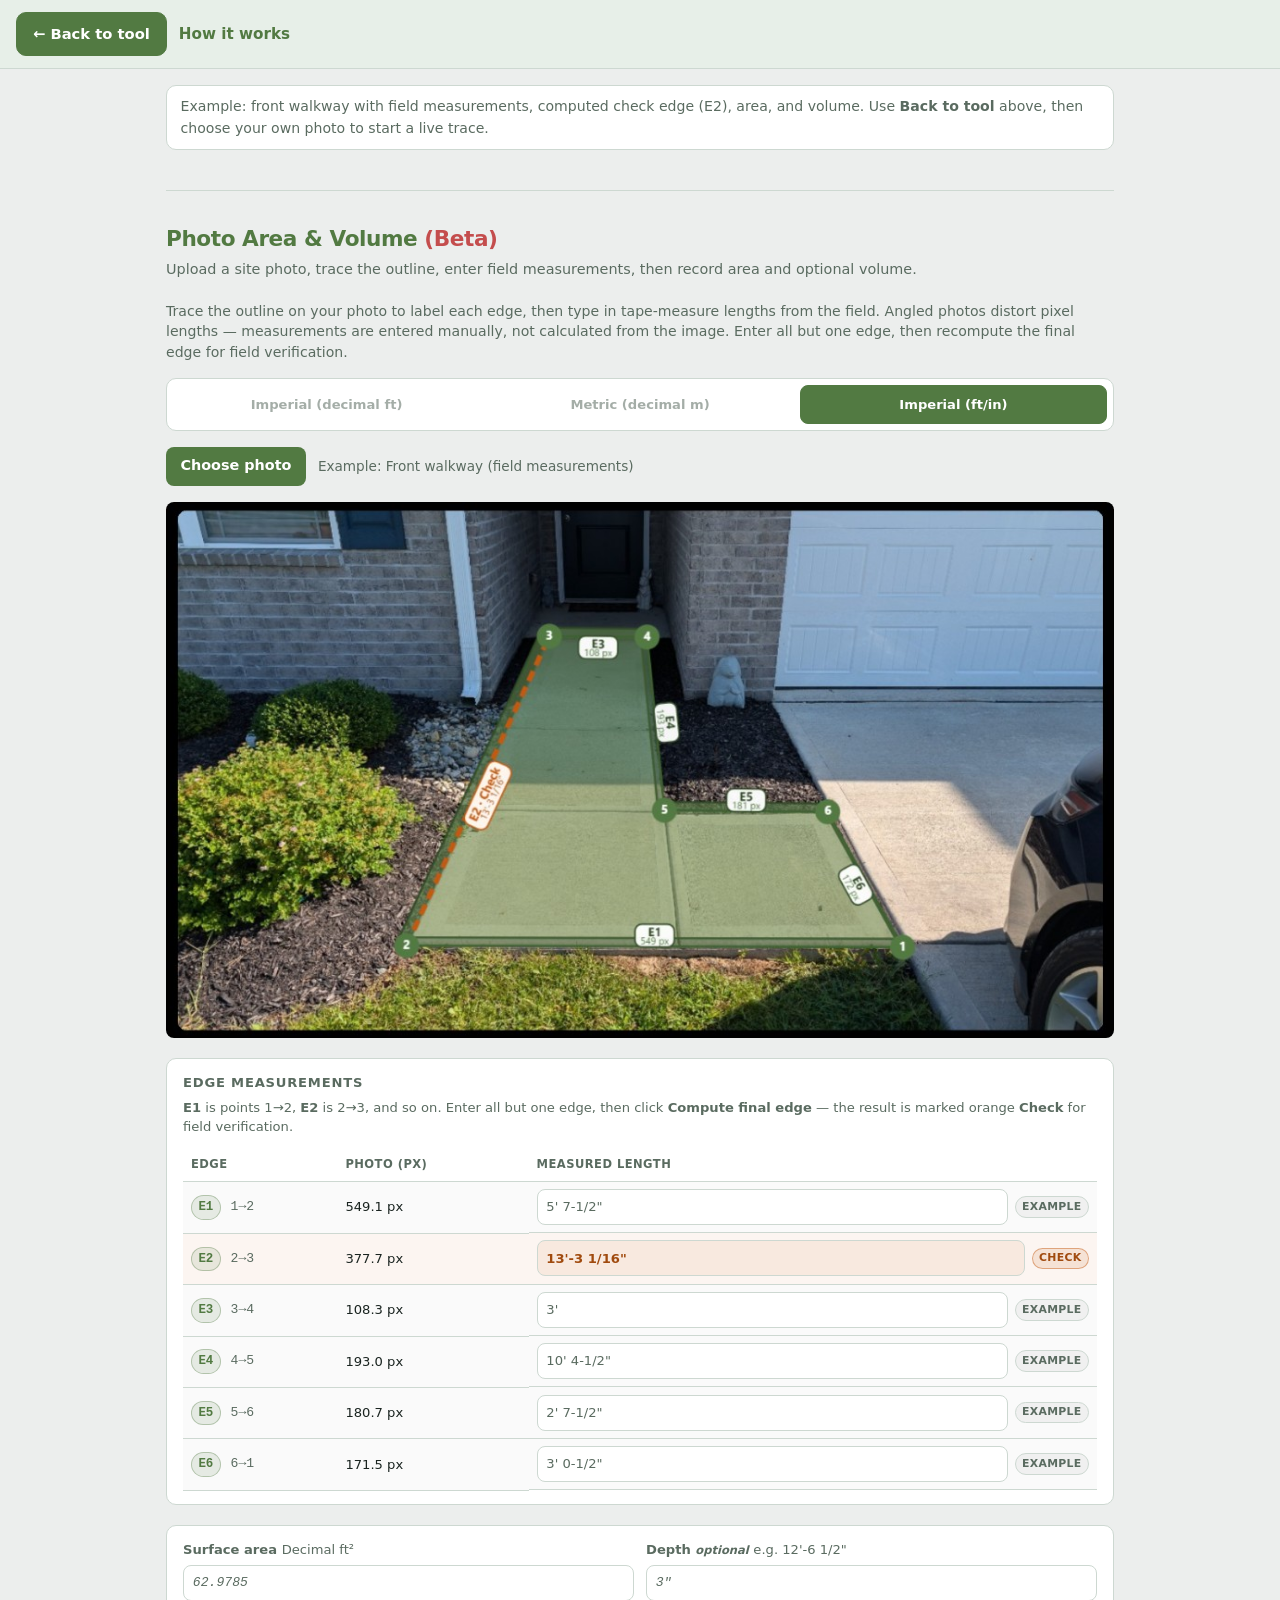
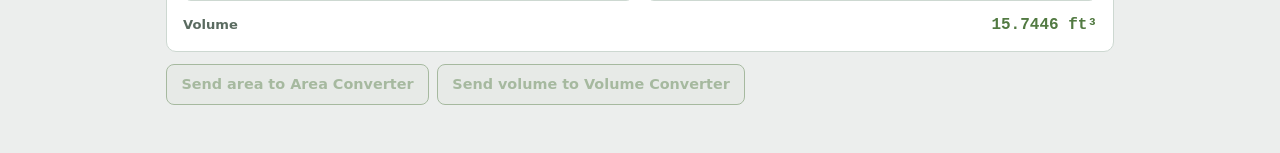
==== commit f793a7e1: "Improve mobile edge labels and add How it works back navigation. Scale on-photo edge labels to reada" ====
--- a/examples/photo-area/how-it-works.html
+++ b/examples/photo-area/how-it-works.html
@@ -4,16 +4,50 @@
   <meta charset="UTF-8">
   <meta name="viewport" content="width=device-width, initial-scale=1.0, viewport-fit=cover">
   <title>Photo Area &amp; Volume — How it works</title>
-  <link rel="stylesheet" href="../../css/styles.css?v=64">
+  <link rel="stylesheet" href="../../css/styles.css?v=70">
   <style>
     body {
       margin: 0;
       background: var(--bg);
     }
+    .how-it-works-topbar {
+      position: sticky;
+      top: 0;
+      z-index: 10;
+      display: flex;
+      align-items: center;
+      gap: 0.75rem;
+      margin: 0 0 1rem;
+      padding: max(0.75rem, env(safe-area-inset-top)) max(1rem, env(safe-area-inset-right)) 0.75rem max(1rem, env(safe-area-inset-left));
+      background: rgba(230, 239, 232, 0.96);
+      border-bottom: 1px solid var(--border);
+      backdrop-filter: blur(8px);
+    }
+    .how-it-works-back {
+      display: inline-flex;
+      align-items: center;
+      justify-content: center;
+      min-height: 2.75rem;
+      padding: 0.55rem 1rem;
+      font: inherit;
+      font-size: 0.92rem;
+      font-weight: 650;
+      color: var(--text-on-accent);
+      text-decoration: none;
+      background: var(--accent-dim);
+      border: 1px solid var(--accent-dim);
+      border-radius: var(--radius);
+    }
+    .how-it-works-topbar-title {
+      margin: 0;
+      font-size: 0.95rem;
+      font-weight: 650;
+      color: var(--accent-dim);
+    }
     .how-it-works-page {
       max-width: 980px;
       margin: 0 auto;
-      padding: 1.25rem max(1rem, env(safe-area-inset-right)) max(2rem, env(safe-area-inset-bottom)) max(1rem, env(safe-area-inset-left));
+      padding: 0 max(1rem, env(safe-area-inset-right)) max(2rem, env(safe-area-inset-bottom)) max(1rem, env(safe-area-inset-left));
     }
     .how-it-works-banner {
       margin: 0 0 1rem;
@@ -50,8 +84,13 @@
   </style>
 </head>
 <body>
+  <header class="how-it-works-topbar">
+    <a class="how-it-works-back" href="../../index.html#photo-area-heading">← Back to tool</a>
+    <p class="how-it-works-topbar-title">How it works</p>
+  </header>
+
   <div class="how-it-works-page">
-    <p class="how-it-works-banner">Example: front walkway with field measurements, computed check edge (E2), area, and volume. Close this tab and use <strong>Choose photo</strong> in the tool to start your own trace.</p>
+    <p class="how-it-works-banner">Example: front walkway with field measurements, computed check edge (E2), area, and volume. Use <strong>Back to tool</strong> above, then choose your own photo to start a live trace.</p>
 
     <section class="photo-area-section how-it-works-demo" aria-label="Photo Area example">
       <div class="section-header">
--- a/css/styles.css
+++ b/css/styles.css
@@ -1059,7 +1059,8 @@
 
 .photo-area-workspace--static #photo-area-undo,
 .photo-area-workspace--static #photo-area-close-shape,
-.photo-area-workspace--static #photo-area-clear {
+.photo-area-workspace--static #photo-area-clear,
+.photo-area-workspace--static .photo-area-undo-float {
   display: none;
 }
 
@@ -1122,10 +1123,10 @@
 .photo-area-canvas-wrap {
   position: relative;
   width: 100%;
-  min-height: clamp(240px, 45vh, 480px);
-  max-height: 70vh;
+  min-height: clamp(200px, 32vh, 320px);
   overflow: auto;
-  touch-action: none;
+  touch-action: pan-x pan-y;
+  -webkit-overflow-scrolling: touch;
   background: #1a2420;
   border: 1px solid var(--border);
   border-radius: var(--radius);
@@ -1133,10 +1134,40 @@
 
 #photo-area-canvas {
   display: block;
-  width: 100%;
+  max-width: 100%;
+  max-height: min(70vh, 85dvh);
+  width: auto;
   height: auto;
+  margin: 0 auto;
   cursor: crosshair;
   touch-action: none;
+}
+
+.photo-area-undo-float {
+  position: absolute;
+  right: 0.65rem;
+  bottom: 0.65rem;
+  z-index: 2;
+  min-height: 2.75rem;
+  padding: 0.55rem 0.95rem;
+  font: inherit;
+  font-size: 0.88rem;
+  font-weight: 650;
+  color: var(--text-on-accent);
+  background: var(--accent-dim);
+  border: 1px solid var(--accent-dim);
+  border-radius: 999px;
+  box-shadow: 0 4px 16px rgba(0, 0, 0, 0.28);
+  cursor: pointer;
+}
+
+.photo-area-undo-float:disabled {
+  opacity: 0.45;
+  cursor: not-allowed;
+}
+
+.photo-area-undo-float:not(:disabled):active {
+  transform: scale(0.98);
 }
 
 .photo-area-edges-panel {
@@ -3374,8 +3405,11 @@
   }
 
   .photo-area-canvas-wrap {
-    min-height: clamp(200px, 38vh, 420px);
-    max-height: 55vh;
+    min-height: clamp(160px, 28vh, 280px);
+  }
+
+  #photo-area-canvas {
+    max-height: min(calc(100dvh - 16rem), 78dvh);
   }
 
   .photo-area-edges-panel,
@@ -3387,6 +3421,30 @@
     min-width: 0;
     min-height: 2.75rem;
     font-size: 1rem;
+  }
+
+  .photo-area-edge-badge {
+    min-width: 2rem;
+    padding: 0.2rem 0.55rem;
+    font-size: 0.92rem;
+  }
+
+  .photo-area-edge-endpoints {
+    font-size: 0.92rem;
+  }
+
+  .photo-area-auto-badge,
+  .photo-area-example-badge {
+    font-size: 0.78rem;
+    padding: 0.18rem 0.5rem;
+  }
+
+  .photo-area-edges-table td {
+    font-size: 0.95rem;
+  }
+
+  .photo-area-edges-table td::before {
+    font-size: 0.72rem;
   }
 
   .photo-area-result-field .measure-input-wrap input {
